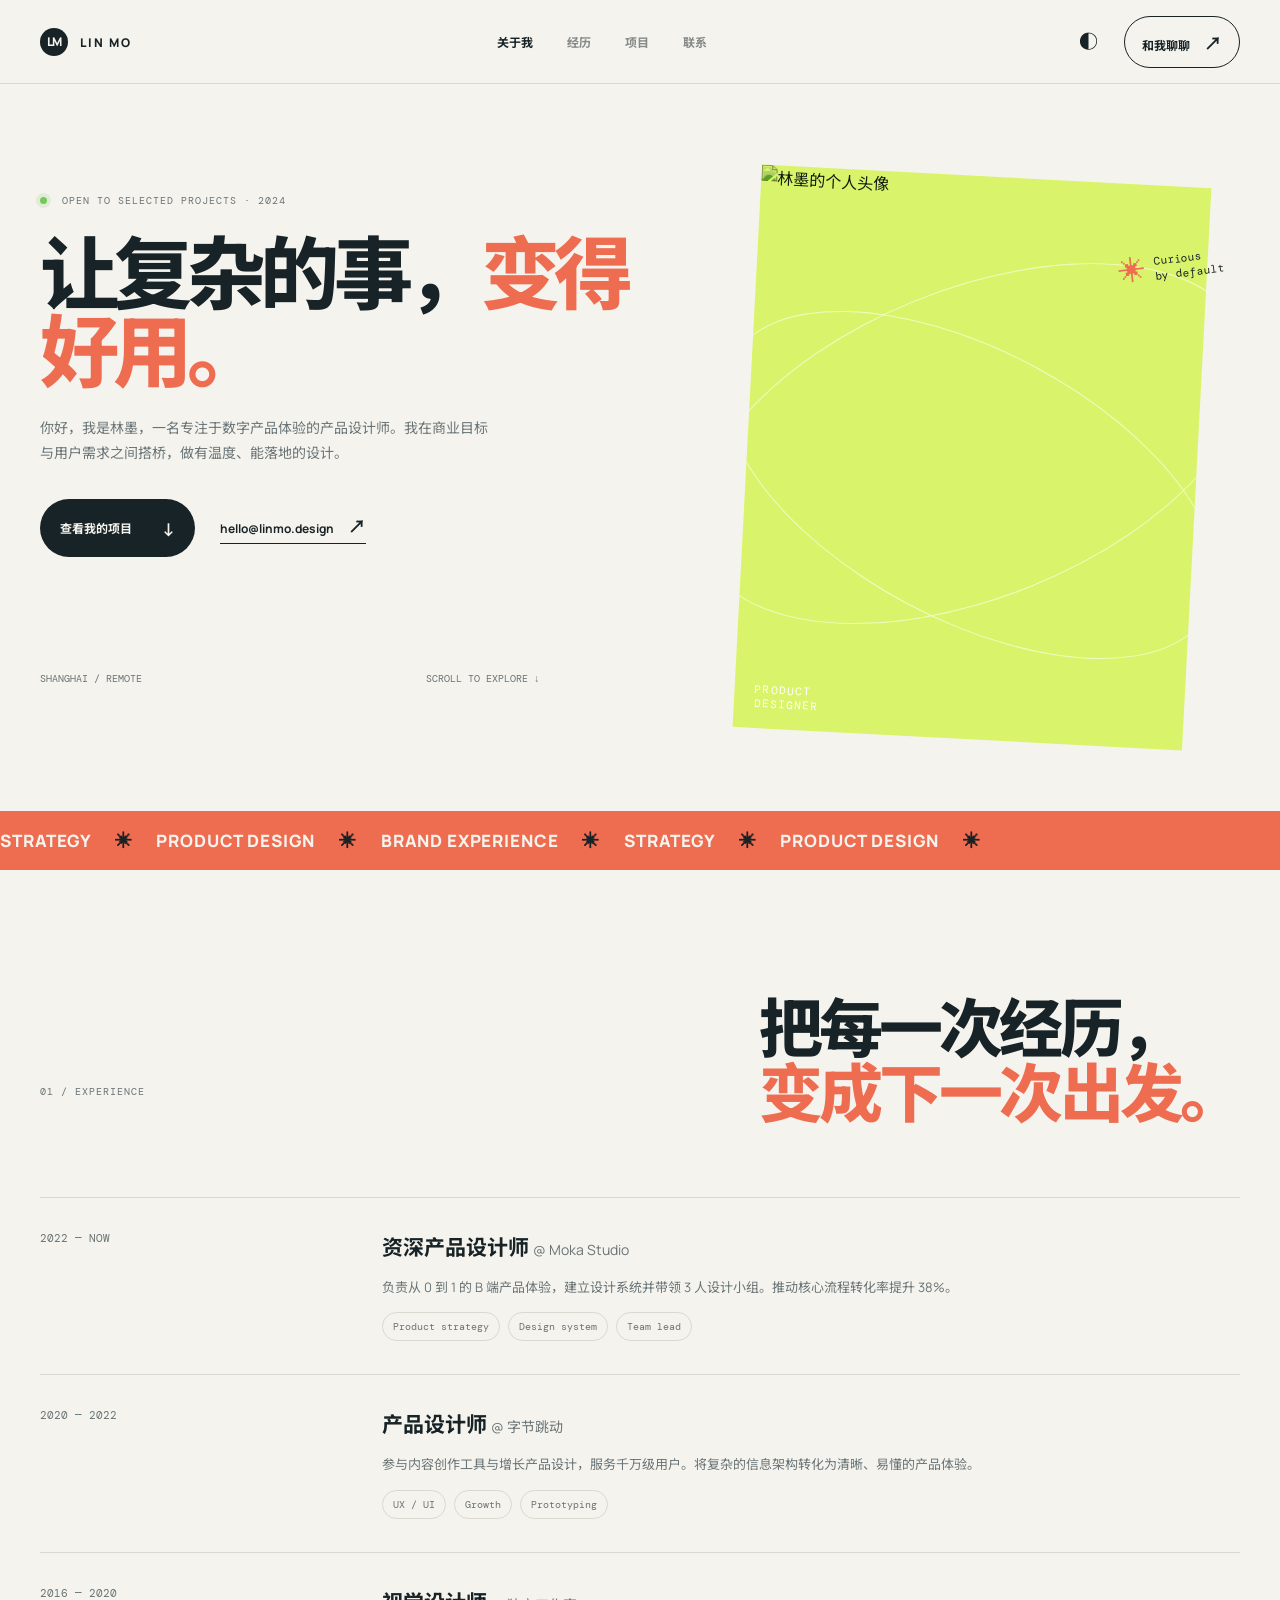
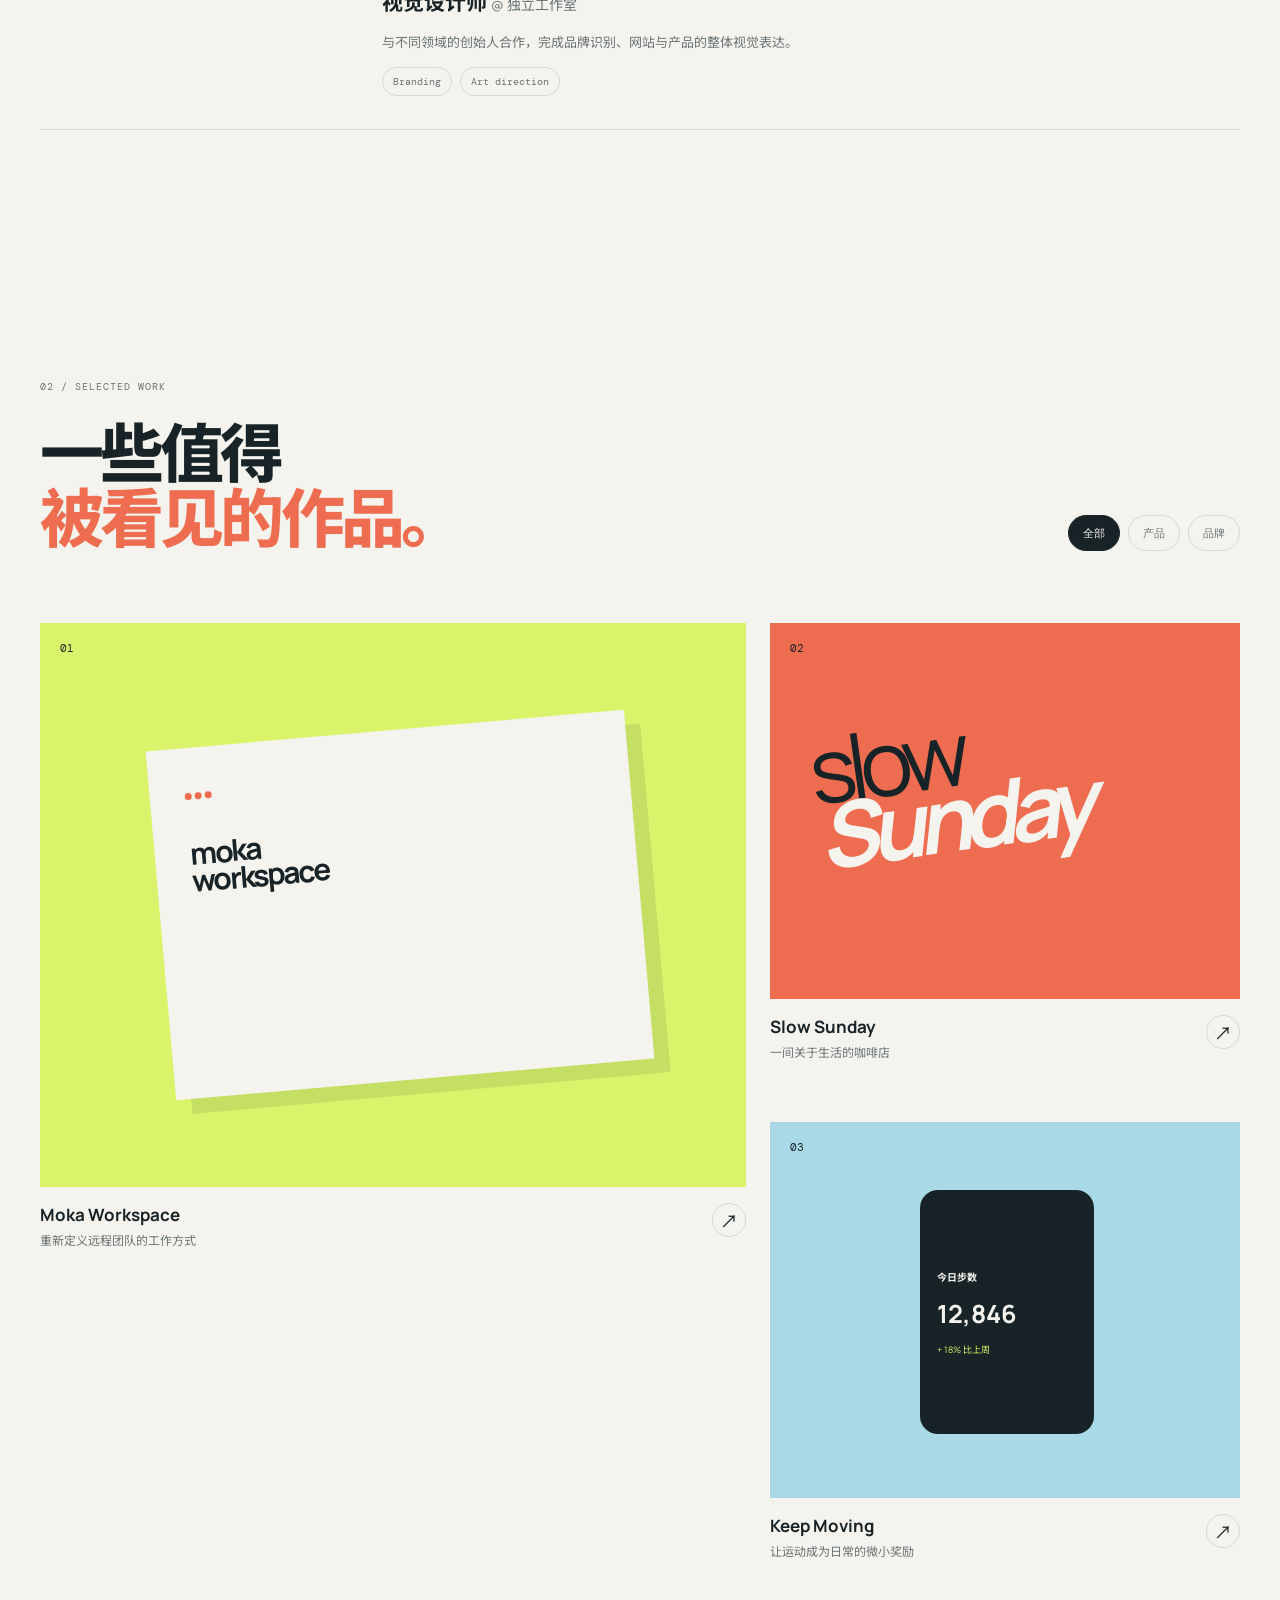
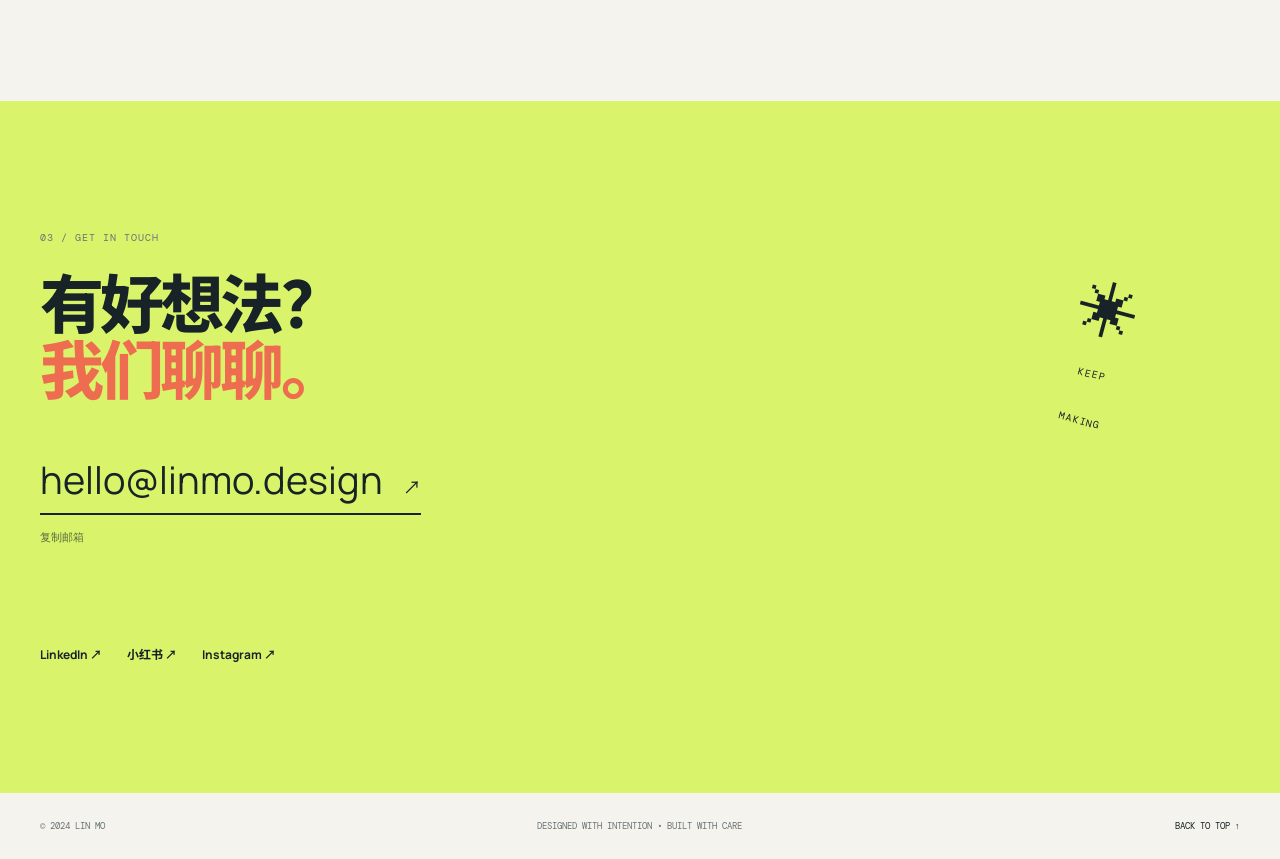
==== index.html @ 86924142 "初始化" ====
<!doctype html>
<html lang="zh-CN">
  <head>
    <meta charset="UTF-8" />
    <meta name="viewport" content="width=device-width, initial-scale=1.0" />
    <meta name="description" content="林墨的个人简历与作品集" />
    <title>林墨 | Product Designer</title>
    <link rel="preconnect" href="https://fonts.googleapis.com" />
    <link rel="preconnect" href="https://fonts.gstatic.com" crossorigin />
    <link href="https://fonts.googleapis.com/css2?family=DM+Mono:wght@400;500&family=Manrope:wght@400;500;600;700;800&family=Noto+Sans+SC:wght@400;500;700;900&display=swap" rel="stylesheet" />
    <link rel="stylesheet" href="styles.css" />
    <script src="script.js" defer></script>
  </head>
  <body>
    <div class="page-shell">
      <header class="site-header">
        <a class="brand" href="#top" aria-label="返回首页"><span>LM</span> LIN MO</a>
        <nav class="main-nav" aria-label="主导航">
          <a class="nav-link is-active" href="#about">关于我</a>
          <a class="nav-link" href="#experience">经历</a>
          <a class="nav-link" href="#projects">项目</a>
          <a class="nav-link" href="#contact">联系</a>
        </nav>
        <div class="header-actions">
          <button class="icon-button theme-toggle" type="button" aria-label="切换主题" title="切换主题">◐</button>
          <a class="header-contact" href="#contact">和我聊聊 <span>↗</span></a>
          <button class="menu-toggle" type="button" aria-label="打开菜单" aria-expanded="false">☰</button>
        </div>
      </header>

      <main id="top">
        <section class="hero section-grid" id="about">
          <div class="hero-copy reveal">
            <p class="eyebrow"><span class="status-dot"></span> OPEN TO SELECTED PROJECTS · 2024</p>
            <h1>让复杂的事，<em>变得好用。</em></h1>
            <p class="hero-intro">你好，我是林墨，一名专注于数字产品体验的产品设计师。我在商业目标与用户需求之间搭桥，做有温度、能落地的设计。</p>
            <div class="hero-actions">
              <a class="button button-dark" href="#projects">查看我的项目 <span>↓</span></a>
              <a class="text-link" href="mailto:hello@linmo.design">hello@linmo.design <span>↗</span></a>
            </div>
            <div class="hero-meta"><span>Shanghai / Remote</span><span>Scroll to explore ↓</span></div>
          </div>
          <div class="hero-visual reveal reveal-delay">
            <div class="portrait-frame">
              <img src="https://images.unsplash.com/photo-1535713875002-d1d0cf377fde?auto=format&fit=crop&w=900&q=85" alt="林墨的个人头像" />
              <div class="portrait-caption"><span>PRODUCT</span><span>DESIGNER</span></div>
              <div class="orbit orbit-one"></div><div class="orbit orbit-two"></div>
            </div>
            <div class="floating-note"><span class="note-mark">✳</span><span>Curious<br />by default</span></div>
          </div>
        </section>

        <section class="marquee-band" aria-label="专业方向"><div class="marquee-track">STRATEGY <span>✳</span> PRODUCT DESIGN <span>✳</span> BRAND EXPERIENCE <span>✳</span> STRATEGY <span>✳</span> PRODUCT DESIGN <span>✳</span></div></section>

        <section class="content-section experience-section" id="experience">
          <div class="section-heading reveal"><p class="eyebrow">01 / EXPERIENCE</p><h2>把每一次经历，<br /><em>变成下一次出发。</em></h2></div>
          <div class="timeline">
            <article class="timeline-item reveal"><div class="timeline-year">2022 — NOW</div><div><h3>资深产品设计师 <span>@ Moka Studio</span></h3><p>负责从 0 到 1 的 B 端产品体验，建立设计系统并带领 3 人设计小组。推动核心流程转化率提升 38%。</p><div class="tag-row"><span>Product strategy</span><span>Design system</span><span>Team lead</span></div></div></article>
            <article class="timeline-item reveal"><div class="timeline-year">2020 — 2022</div><div><h3>产品设计师 <span>@ 字节跳动</span></h3><p>参与内容创作工具与增长产品设计，服务千万级用户。将复杂的信息架构转化为清晰、易懂的产品体验。</p><div class="tag-row"><span>UX / UI</span><span>Growth</span><span>Prototyping</span></div></div></article>
            <article class="timeline-item reveal"><div class="timeline-year">2016 — 2020</div><div><h3>视觉设计师 <span>@ 独立工作室</span></h3><p>与不同领域的创始人合作，完成品牌识别、网站与产品的整体视觉表达。</p><div class="tag-row"><span>Branding</span><span>Art direction</span></div></div></article>
          </div>
        </section>

        <section class="content-section projects-section" id="projects">
          <div class="section-heading project-heading reveal"><div><p class="eyebrow">02 / SELECTED WORK</p><h2>一些值得<br /><em>被看见的作品。</em></h2></div><div class="filter-bar" role="group" aria-label="筛选项目"><button class="filter-button is-active" data-filter="all">全部</button><button class="filter-button" data-filter="product">产品</button><button class="filter-button" data-filter="brand">品牌</button></div></div>
          <div class="project-grid">
            <article class="project-card project-large reveal" data-category="product"><div class="project-image image-green"><span>01</span><div class="mock-window"><i></i><i></i><i></i><strong>moka<br />workspace</strong></div></div><div class="project-info"><div><h3>Moka Workspace</h3><p>重新定义远程团队的工作方式</p></div><span class="arrow-button">↗</span></div></article>
            <article class="project-card reveal reveal-delay" data-category="brand"><div class="project-image image-red"><span>02</span><div class="type-poster">slow<br /><b>Sunday</b></div></div><div class="project-info"><div><h3>Slow Sunday</h3><p>一间关于生活的咖啡店</p></div><span class="arrow-button">↗</span></div></article>
            <article class="project-card reveal" data-category="product"><div class="project-image image-blue"><span>03</span><div class="phone-mock"><b>今日步数</b><strong>12,846</strong><small>+ 18% 比上周</small></div></div><div class="project-info"><div><h3>Keep Moving</h3><p>让运动成为日常的微小奖励</p></div><span class="arrow-button">↗</span></div></article>
          </div>
        </section>

        <section class="contact-section" id="contact"><div class="contact-inner reveal"><p class="eyebrow">03 / GET IN TOUCH</p><h2>有好想法？<br /><em>我们聊聊。</em></h2><a class="contact-email" href="mailto:hello@linmo.design">hello@linmo.design <span>↗</span></a><button class="copy-button" type="button" data-copy="hello@linmo.design">复制邮箱</button><div class="social-links"><a href="#contact">LinkedIn ↗</a><a href="#contact">小红书 ↗</a><a href="#contact">Instagram ↗</a></div></div><div class="contact-stamp">✳<br /><small>KEEP<br />MAKING</small></div></section>
      </main>
      <footer class="site-footer"><span>© 2024 LIN MO</span><span>DESIGNED WITH INTENTION <b>·</b> BUILT WITH CARE</span><a href="#top">BACK TO TOP ↑</a></footer>
    </div>
    <div class="toast" role="status" aria-live="polite">邮箱已复制</div>
  </body>
</html>
---- styles.css ----
:root{--ink:#172326;--paper:#f5f3ed;--muted:#697477;--line:#d8d9d1;--lime:#d9f46b;--red:#ee6c50;--blue:#a9d8e7;--white:#fff;--ease:cubic-bezier(.22,1,.36,1)}*{box-sizing:border-box}html{scroll-behavior:smooth}body{margin:0;background:var(--paper);color:var(--ink);font-family:Manrope,'Noto Sans SC',sans-serif}body.dark{--paper:#172326;--ink:#f5f3ed;--muted:#b0b9b8;--line:#435154}.page-shell{overflow:hidden}.site-header{height:84px;display:flex;align-items:center;justify-content:space-between;max-width:1280px;margin:auto;padding:0 40px;border-bottom:1px solid var(--line)}.brand{color:var(--ink);text-decoration:none;font-size:12px;font-weight:800;letter-spacing:.16em}.brand span{display:inline-grid;place-items:center;width:28px;height:28px;margin-right:8px;background:var(--ink);color:var(--paper);border-radius:50%;letter-spacing:-.1em}.main-nav{display:flex;gap:34px}.nav-link,.header-contact,.text-link,.social-links a,.site-footer a{color:var(--ink);text-decoration:none;font-size:12px;font-weight:700}.nav-link{opacity:.5;transition:opacity .2s}.nav-link:hover,.nav-link.is-active{opacity:1}.header-actions{display:flex;align-items:center;gap:20px}.icon-button,.menu-toggle{border:0;background:transparent;color:var(--ink);font-size:19px;cursor:pointer}.header-contact{padding:12px 17px;border:1px solid var(--ink);border-radius:999px}.header-contact span,.text-link span,.contact-email span{font-size:18px;margin-left:12px}.menu-toggle{display:none}.section-grid{display:grid;grid-template-columns:1.05fr .95fr;max-width:1280px;margin:auto;min-height:690px;padding:92px 40px 72px;gap:70px}.hero-copy{padding-top:18px}.eyebrow{font-family:'DM Mono',monospace;font-size:10px;letter-spacing:.1em;color:var(--muted);margin:0 0 27px}.status-dot{display:inline-block;width:7px;height:7px;background:#75c95c;border-radius:50%;margin-right:8px;box-shadow:0 0 0 4px rgba(117,201,92,.16)}h1,h2,h3,p{margin-top:0}h1{max-width:600px;margin-bottom:25px;font-size:clamp(52px,6.2vw,92px);line-height:.98;letter-spacing:-.07em;font-weight:800}h1 em,h2 em{font-style:normal;color:var(--red)}.hero-intro{max-width:460px;color:var(--muted);line-height:1.8;font-size:14px}.hero-actions{display:flex;align-items:center;gap:25px;margin-top:34px}.button{display:inline-flex;align-items:center;gap:30px;text-decoration:none;font-weight:700;font-size:12px;border-radius:100px;padding:17px 20px;transition:transform .25s var(--ease)}.button:hover{transform:translateY(-3px)}.button-dark{background:var(--ink);color:var(--paper)}.button-dark span{font-size:18px}.text-link{border-bottom:1px solid var(--ink);padding-bottom:5px}.hero-meta{display:flex;justify-content:space-between;max-width:500px;margin-top:115px;color:var(--muted);font:10px 'DM Mono',monospace;text-transform:uppercase}.hero-visual{position:relative;display:flex;align-items:center;justify-content:center}.portrait-frame{position:relative;width:min(100%,450px);aspect-ratio:4/5;background:var(--lime);overflow:hidden;transform:rotate(3deg)}.portrait-frame img{width:100%;height:100%;object-fit:cover;mix-blend-mode:multiply;filter:saturate(.75) contrast(1.05)}.portrait-caption{position:absolute;left:20px;bottom:18px;color:var(--white);font:11px 'DM Mono',monospace;letter-spacing:.1em;display:flex;flex-direction:column}.floating-note{position:absolute;right:3%;top:13%;display:flex;align-items:center;gap:9px;font:11px 'DM Mono',monospace;line-height:1.3;transform:rotate(-7deg)}.note-mark{font-size:27px;color:var(--red)}.orbit{position:absolute;border:1px solid rgba(255,255,255,.6);border-radius:50%;width:130%;height:55%;left:-15%;top:20%;transform:rotate(-25deg)}.orbit-two{width:120%;height:48%;top:31%;left:-10%;transform:rotate(25deg)}.marquee-band{background:var(--red);overflow:hidden;padding:18px 0;color:var(--paper);font-size:17px;font-weight:800;letter-spacing:.05em;white-space:nowrap}.marquee-track{animation:marquee 20s linear infinite;display:inline-block}.marquee-track span{color:var(--ink);margin:0 20px}@keyframes marquee{to{transform:translateX(-50%)}}.content-section{max-width:1280px;margin:auto;padding:125px 40px}.section-heading{display:flex;justify-content:space-between;align-items:end;margin-bottom:72px}.section-heading h2,.contact-section h2{font-size:clamp(38px,5vw,68px);line-height:1.02;letter-spacing:-.06em;margin:0;font-weight:800}.timeline{border-top:1px solid var(--line)}.timeline-item{display:grid;grid-template-columns:26% 1fr;gap:30px;padding:33px 0;border-bottom:1px solid var(--line)}.timeline-year{font:11px 'DM Mono',monospace;color:var(--muted)}.timeline-item h3{font-size:21px;margin-bottom:15px}.timeline-item h3 span{font-weight:400;color:var(--muted);font-size:14px}.timeline-item p{max-width:650px;color:var(--muted);font-size:13px;line-height:1.8}.tag-row{display:flex;gap:8px;flex-wrap:wrap}.tag-row span{border:1px solid var(--line);padding:7px 10px;border-radius:99px;font:10px 'DM Mono',monospace;color:var(--muted)}.project-heading{align-items:end}.filter-bar{display:flex;gap:8px}.filter-button{background:none;border:1px solid var(--line);padding:9px 14px;border-radius:99px;color:var(--muted);cursor:pointer;font:11px Manrope}.filter-button.is-active,.filter-button:hover{background:var(--ink);color:var(--paper);border-color:var(--ink)}.project-grid{display:grid;grid-template-columns:1.2fr .8fr;gap:45px 24px}.project-card{transition:opacity .3s,transform .3s}.project-card.is-hidden{display:none}.project-large{grid-row:span 2}.project-image{position:relative;aspect-ratio:1.25;overflow:hidden}.project-image>span{position:absolute;top:18px;left:20px;font:11px 'DM Mono',monospace;z-index:2}.image-green{background:var(--lime)}.image-red{background:var(--red)}.image-blue{background:var(--blue)}.mock-window{position:absolute;top:19%;left:17%;width:68%;height:62%;background:var(--paper);padding:35px;box-shadow:15px 15px 0 rgba(23,35,38,.1);transform:rotate(-5deg)}.mock-window i{display:inline-block;width:7px;height:7px;background:var(--red);border-radius:50%;margin-right:3px}.mock-window strong{display:block;margin-top:35px;font-size:30px;line-height:.9;letter-spacing:-.07em}.type-poster{font-size:clamp(45px,7vw,90px);line-height:.72;letter-spacing:-.1em;position:absolute;inset:24% 10%;transform:rotate(-8deg)}.type-poster b{font-style:italic;color:var(--paper)}.phone-mock{position:absolute;background:var(--ink);color:var(--paper);width:37%;height:65%;left:32%;top:18%;border-radius:18px;padding:29px 17px;display:flex;flex-direction:column;justify-content:center}.phone-mock b{font-size:10px}.phone-mock strong{font-size:25px;margin:12px 0}.phone-mock small{color:var(--lime);font-size:9px}.project-info{display:flex;justify-content:space-between;padding:16px 0}.project-info h3{font-size:17px;margin-bottom:5px}.project-info p{font-size:12px;color:var(--muted);margin:0}.arrow-button{display:grid;place-items:center;width:34px;height:34px;border:1px solid var(--line);border-radius:50%;font-size:18px;transition:background .2s}.project-card:hover .arrow-button{background:var(--lime);border-color:var(--lime)}.contact-section{position:relative;background:var(--lime);padding:130px max(40px,calc((100vw - 1200px)/2));min-height:550px}.contact-inner{max-width:850px}.contact-email{display:inline-block;color:var(--ink);font-size:clamp(20px,3vw,38px);text-decoration:none;border-bottom:2px solid var(--ink);padding:8px 0;margin-top:43px}.copy-button{display:block;margin-top:15px;border:0;background:none;padding:0;font:11px 'DM Mono',monospace;color:var(--ink);cursor:pointer;opacity:.65}.social-links{display:flex;gap:25px;margin-top:100px}.contact-stamp{position:absolute;right:12%;top:27%;font-size:60px;line-height:.75;transform:rotate(15deg);text-align:center}.contact-stamp small{font:10px 'DM Mono',monospace;letter-spacing:.1em}.site-footer{max-width:1280px;margin:auto;padding:27px 40px;display:flex;justify-content:space-between;color:var(--muted);font:9px 'DM Mono',monospace}.site-footer a{font:9px 'DM Mono',monospace}.toast{position:fixed;bottom:25px;left:50%;transform:translate(-50%,20px);background:var(--ink);color:var(--paper);padding:12px 16px;border-radius:4px;font-size:12px;opacity:0;pointer-events:none;transition:.3s}.toast.show{opacity:1;transform:translate(-50%,0)}.reveal{opacity:0;transform:translateY(25px);transition:opacity .8s var(--ease),transform .8s var(--ease)}.reveal.is-visible{opacity:1;transform:none}.reveal-delay{transition-delay:.15s}@media(max-width:760px){.site-header{height:72px;padding:0 20px}.main-nav{position:absolute;top:72px;left:20px;right:20px;padding:20px;background:var(--paper);border:1px solid var(--line);display:none;flex-direction:column;gap:18px;z-index:10}.main-nav.is-open{display:flex}.header-contact,.theme-toggle{display:none}.menu-toggle{display:block}.section-grid{display:block;padding:60px 20px 40px;min-height:auto}.hero-copy{padding:0}.hero-intro{font-size:13px}.hero-meta{margin-top:65px}.hero-visual{margin:60px auto 35px;max-width:410px}.content-section{padding:80px 20px}.section-heading{display:block;margin-bottom:45px}.section-heading h2{font-size:43px}.filter-bar{margin-top:28px}.timeline-item{display:block;padding:25px 0}.timeline-year{margin-bottom:15px}.timeline-item h3{font-size:18px}.project-grid{display:block}.project-card{margin-bottom:40px}.contact-section{padding:90px 20px;min-height:500px}.contact-section h2{font-size:48px}.contact-stamp{right:13%;top:57%;font-size:40px}.social-links{margin-top:90px;gap:16px}.site-footer{padding:22px 20px;display:grid;gap:10px}.site-footer span:nth-child(2){display:none}}
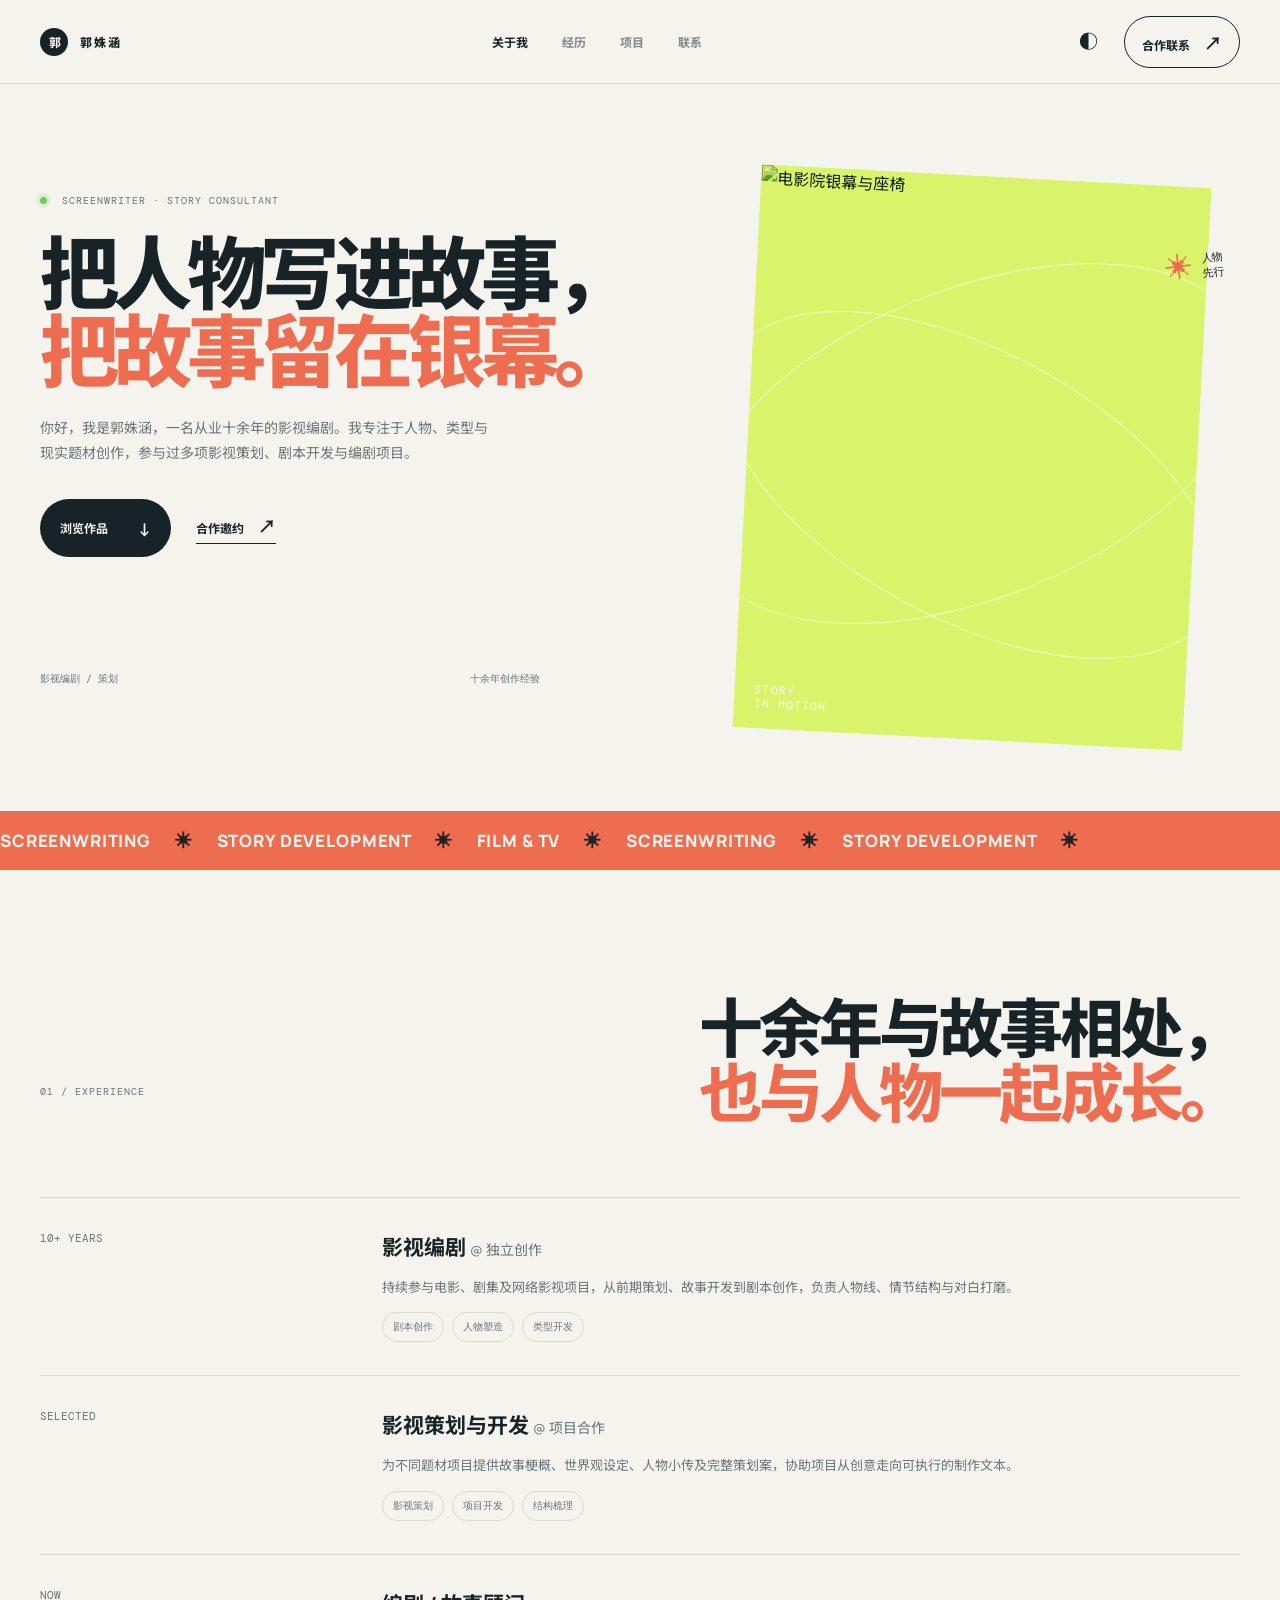
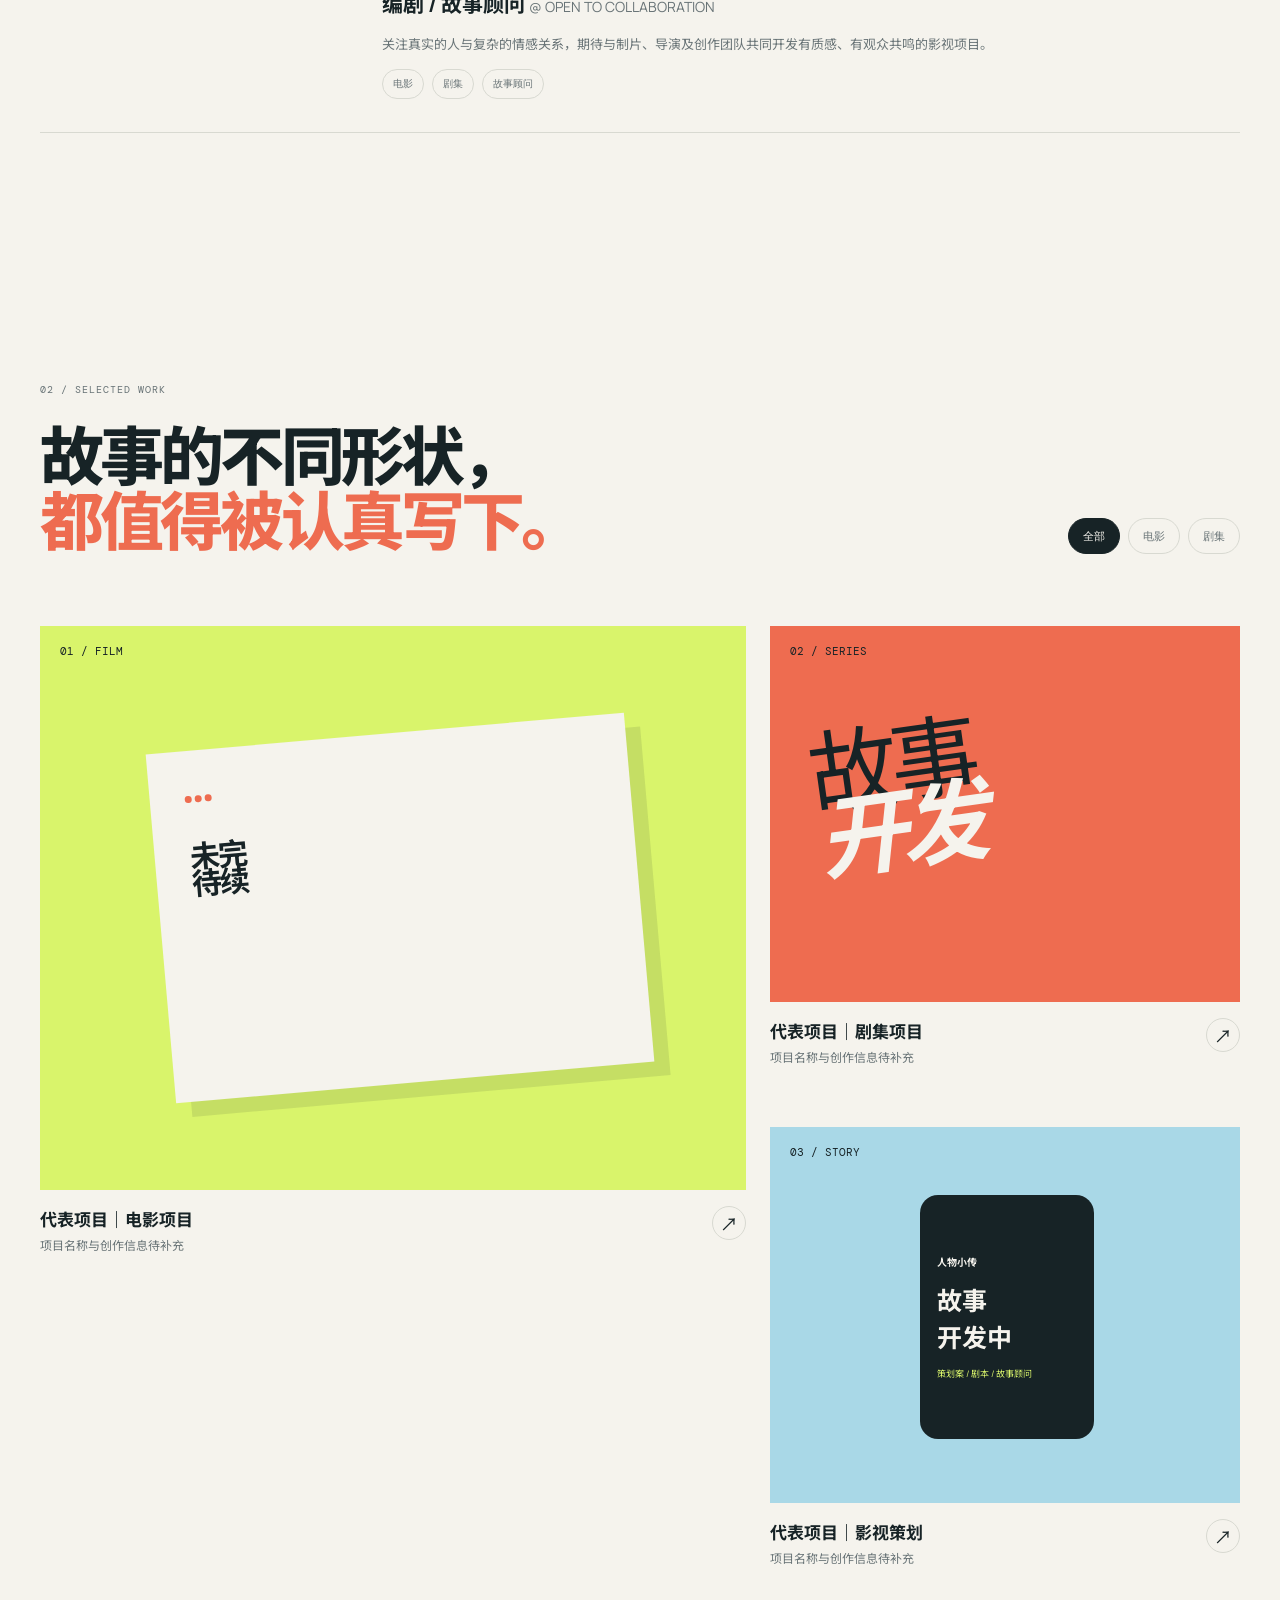
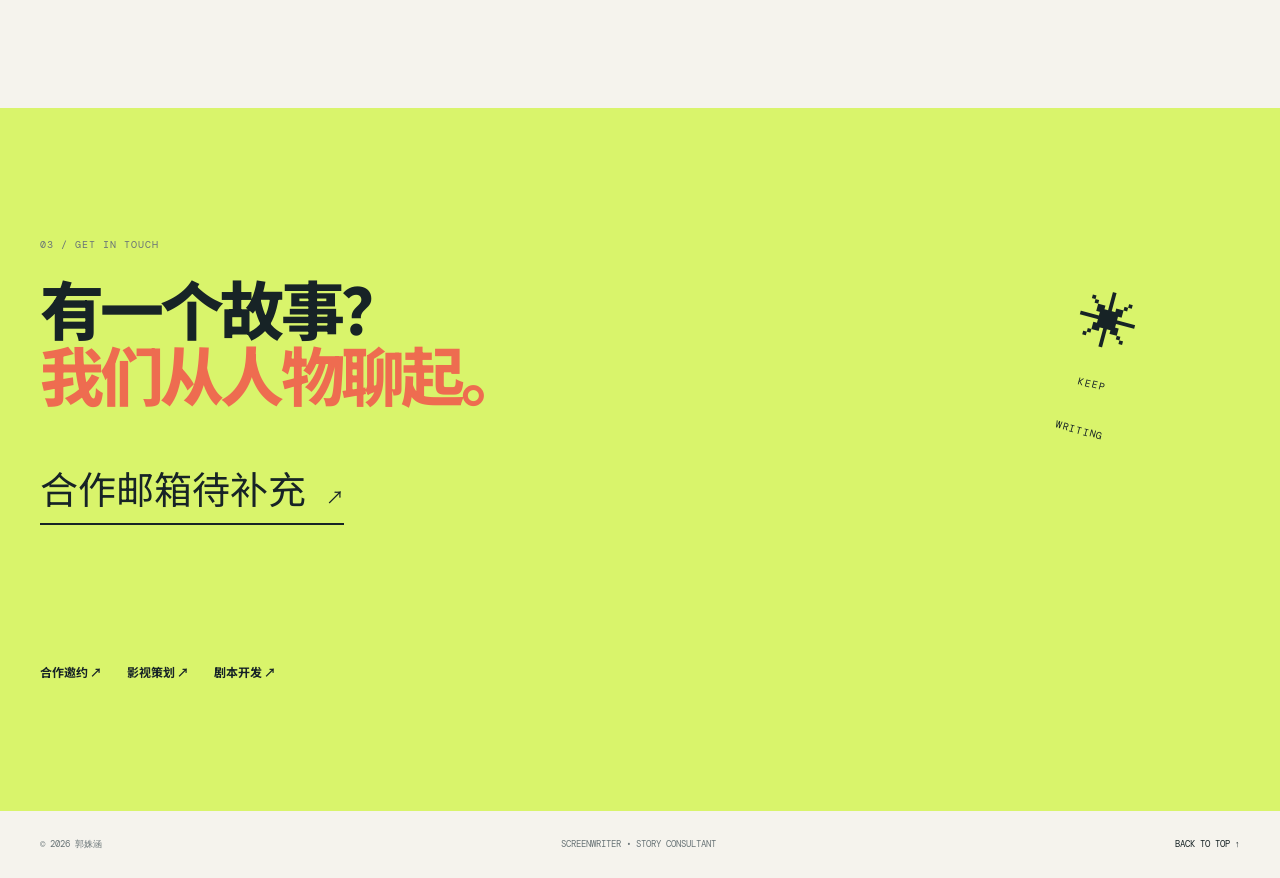
==== commit ba515aff: "Update resume site for screenwriter portfolio" ====
--- a/index.html
+++ b/index.html
@@ -3,8 +3,8 @@
   <head>
     <meta charset="UTF-8" />
     <meta name="viewport" content="width=device-width, initial-scale=1.0" />
-    <meta name="description" content="林墨的个人简历与作品集" />
-    <title>林墨 | Product Designer</title>
+    <meta name="description" content="郭姝涵的影视编剧与策划作品简历" />
+    <title>郭姝涵 | 影视编剧</title>
     <link rel="preconnect" href="https://fonts.googleapis.com" />
     <link rel="preconnect" href="https://fonts.gstatic.com" crossorigin />
     <link href="https://fonts.googleapis.com/css2?family=DM+Mono:wght@400;500&family=Manrope:wght@400;500;600;700;800&family=Noto+Sans+SC:wght@400;500;700;900&display=swap" rel="stylesheet" />
@@ -14,7 +14,7 @@
   <body>
     <div class="page-shell">
       <header class="site-header">
-        <a class="brand" href="#top" aria-label="返回首页"><span>LM</span> LIN MO</a>
+        <a class="brand" href="#top" aria-label="返回首页"><span>郭</span> 郭姝涵</a>
         <nav class="main-nav" aria-label="主导航">
           <a class="nav-link is-active" href="#about">关于我</a>
           <a class="nav-link" href="#experience">经历</a>
@@ -23,7 +23,7 @@
         </nav>
         <div class="header-actions">
           <button class="icon-button theme-toggle" type="button" aria-label="切换主题" title="切换主题">◐</button>
-          <a class="header-contact" href="#contact">和我聊聊 <span>↗</span></a>
+          <a class="header-contact" href="#contact">合作联系 <span>↗</span></a>
           <button class="menu-toggle" type="button" aria-label="打开菜单" aria-expanded="false">☰</button>
         </div>
       </header>
@@ -31,48 +31,48 @@
       <main id="top">
         <section class="hero section-grid" id="about">
           <div class="hero-copy reveal">
-            <p class="eyebrow"><span class="status-dot"></span> OPEN TO SELECTED PROJECTS · 2024</p>
-            <h1>让复杂的事，<em>变得好用。</em></h1>
-            <p class="hero-intro">你好，我是林墨，一名专注于数字产品体验的产品设计师。我在商业目标与用户需求之间搭桥，做有温度、能落地的设计。</p>
+            <p class="eyebrow"><span class="status-dot"></span> SCREENWRITER · STORY CONSULTANT</p>
+            <h1>把人物写进故事，<em>把故事留在银幕。</em></h1>
+            <p class="hero-intro">你好，我是郭姝涵，一名从业十余年的影视编剧。我专注于人物、类型与现实题材创作，参与过多项影视策划、剧本开发与编剧项目。</p>
             <div class="hero-actions">
-              <a class="button button-dark" href="#projects">查看我的项目 <span>↓</span></a>
-              <a class="text-link" href="mailto:hello@linmo.design">hello@linmo.design <span>↗</span></a>
+              <a class="button button-dark" href="#projects">浏览作品 <span>↓</span></a>
+              <a class="text-link" href="#contact">合作邀约 <span>↗</span></a>
             </div>
-            <div class="hero-meta"><span>Shanghai / Remote</span><span>Scroll to explore ↓</span></div>
+            <div class="hero-meta"><span>影视编剧 / 策划</span><span>十余年创作经验</span></div>
           </div>
           <div class="hero-visual reveal reveal-delay">
             <div class="portrait-frame">
-              <img src="https://images.unsplash.com/photo-1535713875002-d1d0cf377fde?auto=format&fit=crop&w=900&q=85" alt="林墨的个人头像" />
-              <div class="portrait-caption"><span>PRODUCT</span><span>DESIGNER</span></div>
+              <img src="https://images.unsplash.com/photo-1485846234645-a62644f84728?auto=format&fit=crop&w=900&q=85" alt="电影院银幕与座椅" />
+              <div class="portrait-caption"><span>STORY</span><span>IN MOTION</span></div>
               <div class="orbit orbit-one"></div><div class="orbit orbit-two"></div>
             </div>
-            <div class="floating-note"><span class="note-mark">✳</span><span>Curious<br />by default</span></div>
+            <div class="floating-note"><span class="note-mark">✳</span><span>人物<br />先行</span></div>
           </div>
         </section>
 
-        <section class="marquee-band" aria-label="专业方向"><div class="marquee-track">STRATEGY <span>✳</span> PRODUCT DESIGN <span>✳</span> BRAND EXPERIENCE <span>✳</span> STRATEGY <span>✳</span> PRODUCT DESIGN <span>✳</span></div></section>
+        <section class="marquee-band" aria-label="专业方向"><div class="marquee-track">SCREENWRITING <span>✳</span> STORY DEVELOPMENT <span>✳</span> FILM & TV <span>✳</span> SCREENWRITING <span>✳</span> STORY DEVELOPMENT <span>✳</span></div></section>
 
         <section class="content-section experience-section" id="experience">
-          <div class="section-heading reveal"><p class="eyebrow">01 / EXPERIENCE</p><h2>把每一次经历，<br /><em>变成下一次出发。</em></h2></div>
+          <div class="section-heading reveal"><p class="eyebrow">01 / EXPERIENCE</p><h2>十余年与故事相处，<br /><em>也与人物一起成长。</em></h2></div>
           <div class="timeline">
-            <article class="timeline-item reveal"><div class="timeline-year">2022 — NOW</div><div><h3>资深产品设计师 <span>@ Moka Studio</span></h3><p>负责从 0 到 1 的 B 端产品体验，建立设计系统并带领 3 人设计小组。推动核心流程转化率提升 38%。</p><div class="tag-row"><span>Product strategy</span><span>Design system</span><span>Team lead</span></div></div></article>
-            <article class="timeline-item reveal"><div class="timeline-year">2020 — 2022</div><div><h3>产品设计师 <span>@ 字节跳动</span></h3><p>参与内容创作工具与增长产品设计，服务千万级用户。将复杂的信息架构转化为清晰、易懂的产品体验。</p><div class="tag-row"><span>UX / UI</span><span>Growth</span><span>Prototyping</span></div></div></article>
-            <article class="timeline-item reveal"><div class="timeline-year">2016 — 2020</div><div><h3>视觉设计师 <span>@ 独立工作室</span></h3><p>与不同领域的创始人合作，完成品牌识别、网站与产品的整体视觉表达。</p><div class="tag-row"><span>Branding</span><span>Art direction</span></div></div></article>
+            <article class="timeline-item reveal"><div class="timeline-year">10+ YEARS</div><div><h3>影视编剧 <span>@ 独立创作</span></h3><p>持续参与电影、剧集及网络影视项目，从前期策划、故事开发到剧本创作，负责人物线、情节结构与对白打磨。</p><div class="tag-row"><span>剧本创作</span><span>人物塑造</span><span>类型开发</span></div></div></article>
+            <article class="timeline-item reveal"><div class="timeline-year">SELECTED</div><div><h3>影视策划与开发 <span>@ 项目合作</span></h3><p>为不同题材项目提供故事梗概、世界观设定、人物小传及完整策划案，协助项目从创意走向可执行的制作文本。</p><div class="tag-row"><span>影视策划</span><span>项目开发</span><span>结构梳理</span></div></div></article>
+            <article class="timeline-item reveal"><div class="timeline-year">NOW</div><div><h3>编剧 / 故事顾问 <span>@ OPEN TO COLLABORATION</span></h3><p>关注真实的人与复杂的情感关系，期待与制片、导演及创作团队共同开发有质感、有观众共鸣的影视项目。</p><div class="tag-row"><span>电影</span><span>剧集</span><span>故事顾问</span></div></div></article>
           </div>
         </section>
 
         <section class="content-section projects-section" id="projects">
-          <div class="section-heading project-heading reveal"><div><p class="eyebrow">02 / SELECTED WORK</p><h2>一些值得<br /><em>被看见的作品。</em></h2></div><div class="filter-bar" role="group" aria-label="筛选项目"><button class="filter-button is-active" data-filter="all">全部</button><button class="filter-button" data-filter="product">产品</button><button class="filter-button" data-filter="brand">品牌</button></div></div>
+          <div class="section-heading project-heading reveal"><div><p class="eyebrow">02 / SELECTED WORK</p><h2>故事的不同形状，<br /><em>都值得被认真写下。</em></h2></div><div class="filter-bar" role="group" aria-label="筛选项目"><button class="filter-button is-active" data-filter="all">全部</button><button class="filter-button" data-filter="film">电影</button><button class="filter-button" data-filter="series">剧集</button></div></div>
           <div class="project-grid">
-            <article class="project-card project-large reveal" data-category="product"><div class="project-image image-green"><span>01</span><div class="mock-window"><i></i><i></i><i></i><strong>moka<br />workspace</strong></div></div><div class="project-info"><div><h3>Moka Workspace</h3><p>重新定义远程团队的工作方式</p></div><span class="arrow-button">↗</span></div></article>
-            <article class="project-card reveal reveal-delay" data-category="brand"><div class="project-image image-red"><span>02</span><div class="type-poster">slow<br /><b>Sunday</b></div></div><div class="project-info"><div><h3>Slow Sunday</h3><p>一间关于生活的咖啡店</p></div><span class="arrow-button">↗</span></div></article>
-            <article class="project-card reveal" data-category="product"><div class="project-image image-blue"><span>03</span><div class="phone-mock"><b>今日步数</b><strong>12,846</strong><small>+ 18% 比上周</small></div></div><div class="project-info"><div><h3>Keep Moving</h3><p>让运动成为日常的微小奖励</p></div><span class="arrow-button">↗</span></div></article>
+            <article class="project-card project-large reveal" data-category="film"><div class="project-image image-green"><span>01 / FILM</span><div class="mock-window"><i></i><i></i><i></i><strong>未完<br />待续</strong></div></div><div class="project-info"><div><h3>代表项目｜电影项目</h3><p>项目名称与创作信息待补充</p></div><span class="arrow-button">↗</span></div></article>
+            <article class="project-card reveal reveal-delay" data-category="series"><div class="project-image image-red"><span>02 / SERIES</span><div class="type-poster">故事<br /><b>开发</b></div></div><div class="project-info"><div><h3>代表项目｜剧集项目</h3><p>项目名称与创作信息待补充</p></div><span class="arrow-button">↗</span></div></article>
+            <article class="project-card reveal" data-category="film"><div class="project-image image-blue"><span>03 / STORY</span><div class="phone-mock"><b>人物小传</b><strong>故事<br />开发中</strong><small>策划案 / 剧本 / 故事顾问</small></div></div><div class="project-info"><div><h3>代表项目｜影视策划</h3><p>项目名称与创作信息待补充</p></div><span class="arrow-button">↗</span></div></article>
           </div>
         </section>
 
-        <section class="contact-section" id="contact"><div class="contact-inner reveal"><p class="eyebrow">03 / GET IN TOUCH</p><h2>有好想法？<br /><em>我们聊聊。</em></h2><a class="contact-email" href="mailto:hello@linmo.design">hello@linmo.design <span>↗</span></a><button class="copy-button" type="button" data-copy="hello@linmo.design">复制邮箱</button><div class="social-links"><a href="#contact">LinkedIn ↗</a><a href="#contact">小红书 ↗</a><a href="#contact">Instagram ↗</a></div></div><div class="contact-stamp">✳<br /><small>KEEP<br />MAKING</small></div></section>
+        <section class="contact-section" id="contact"><div class="contact-inner reveal"><p class="eyebrow">03 / GET IN TOUCH</p><h2>有一个故事？<br /><em>我们从人物聊起。</em></h2><p class="contact-email">合作邮箱待补充 <span>↗</span></p><div class="social-links"><a href="#contact">合作邀约 ↗</a><a href="#contact">影视策划 ↗</a><a href="#contact">剧本开发 ↗</a></div></div><div class="contact-stamp">✳<br /><small>KEEP<br />WRITING</small></div></section>
       </main>
-      <footer class="site-footer"><span>© 2024 LIN MO</span><span>DESIGNED WITH INTENTION <b>·</b> BUILT WITH CARE</span><a href="#top">BACK TO TOP ↑</a></footer>
+      <footer class="site-footer"><span>© 2026 郭姝涵</span><span>SCREENWRITER <b>·</b> STORY CONSULTANT</span><a href="#top">BACK TO TOP ↑</a></footer>
     </div>
     <div class="toast" role="status" aria-live="polite">邮箱已复制</div>
   </body>
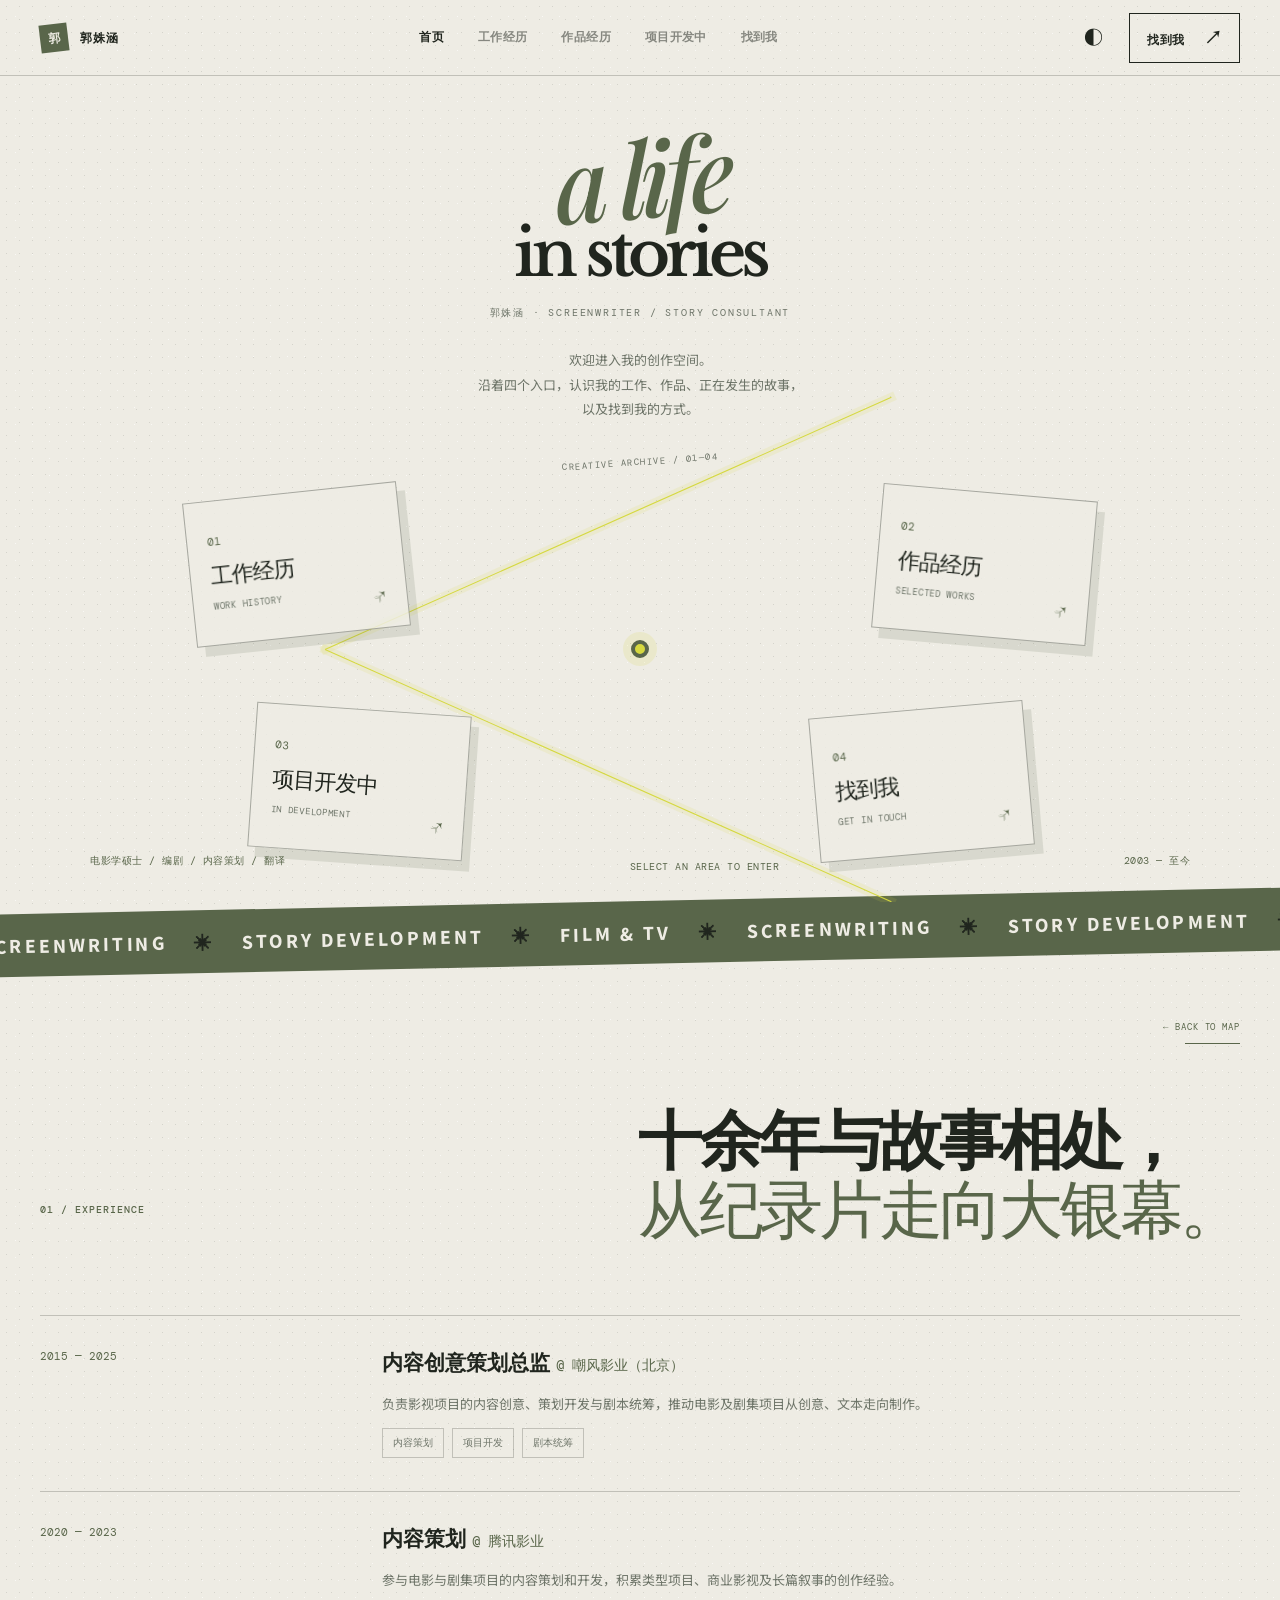
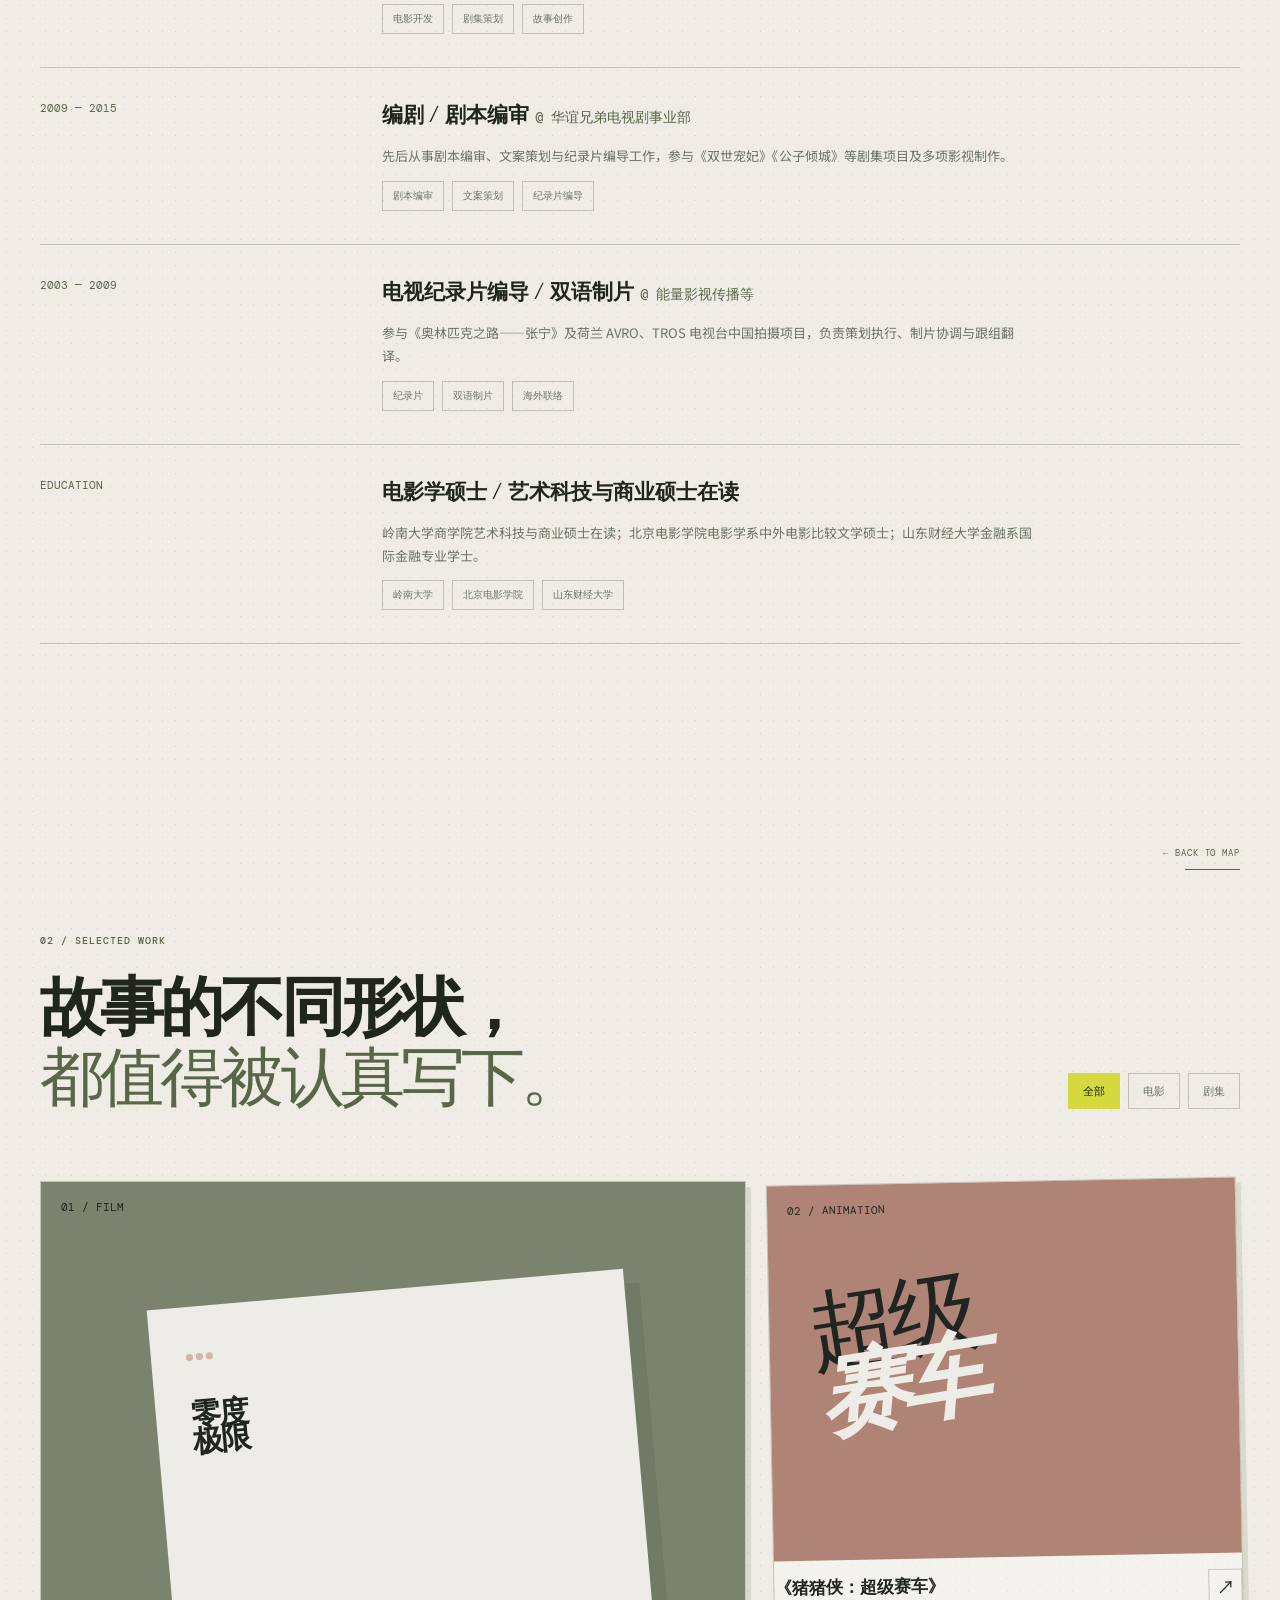
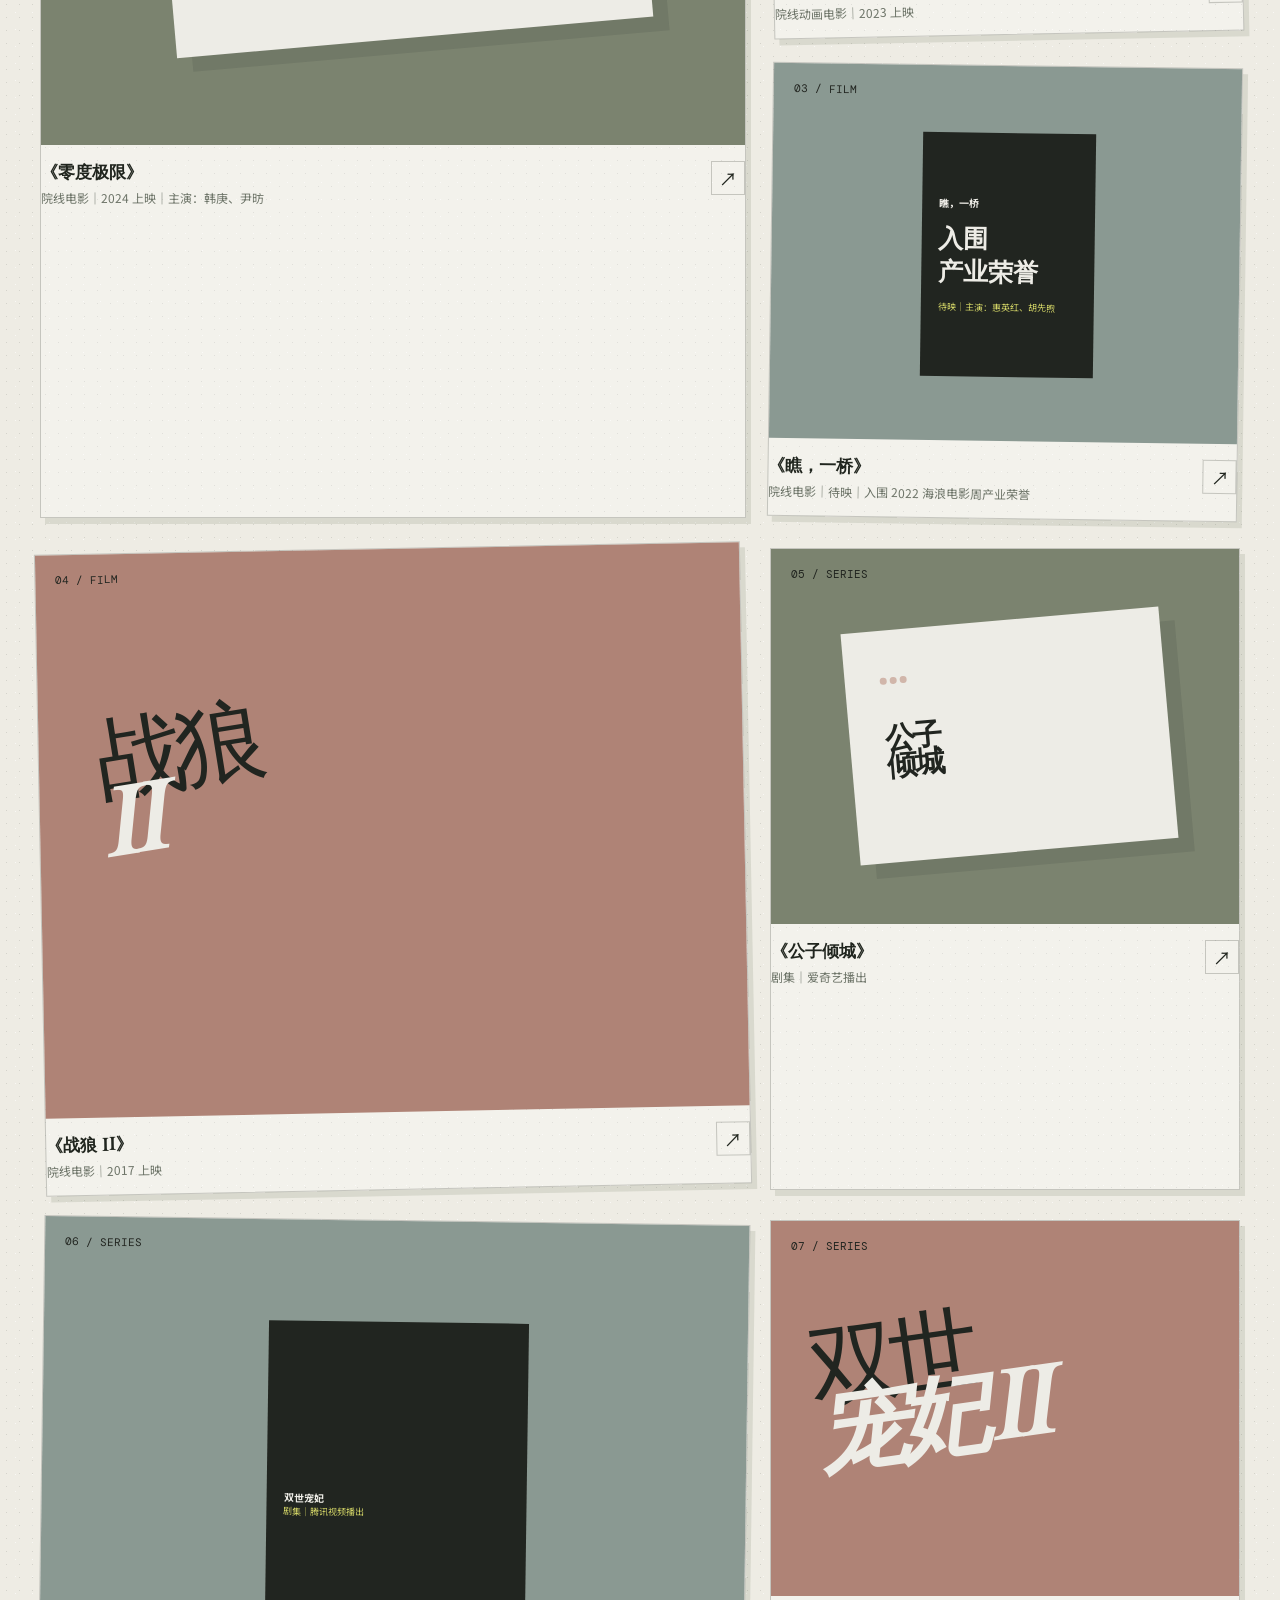
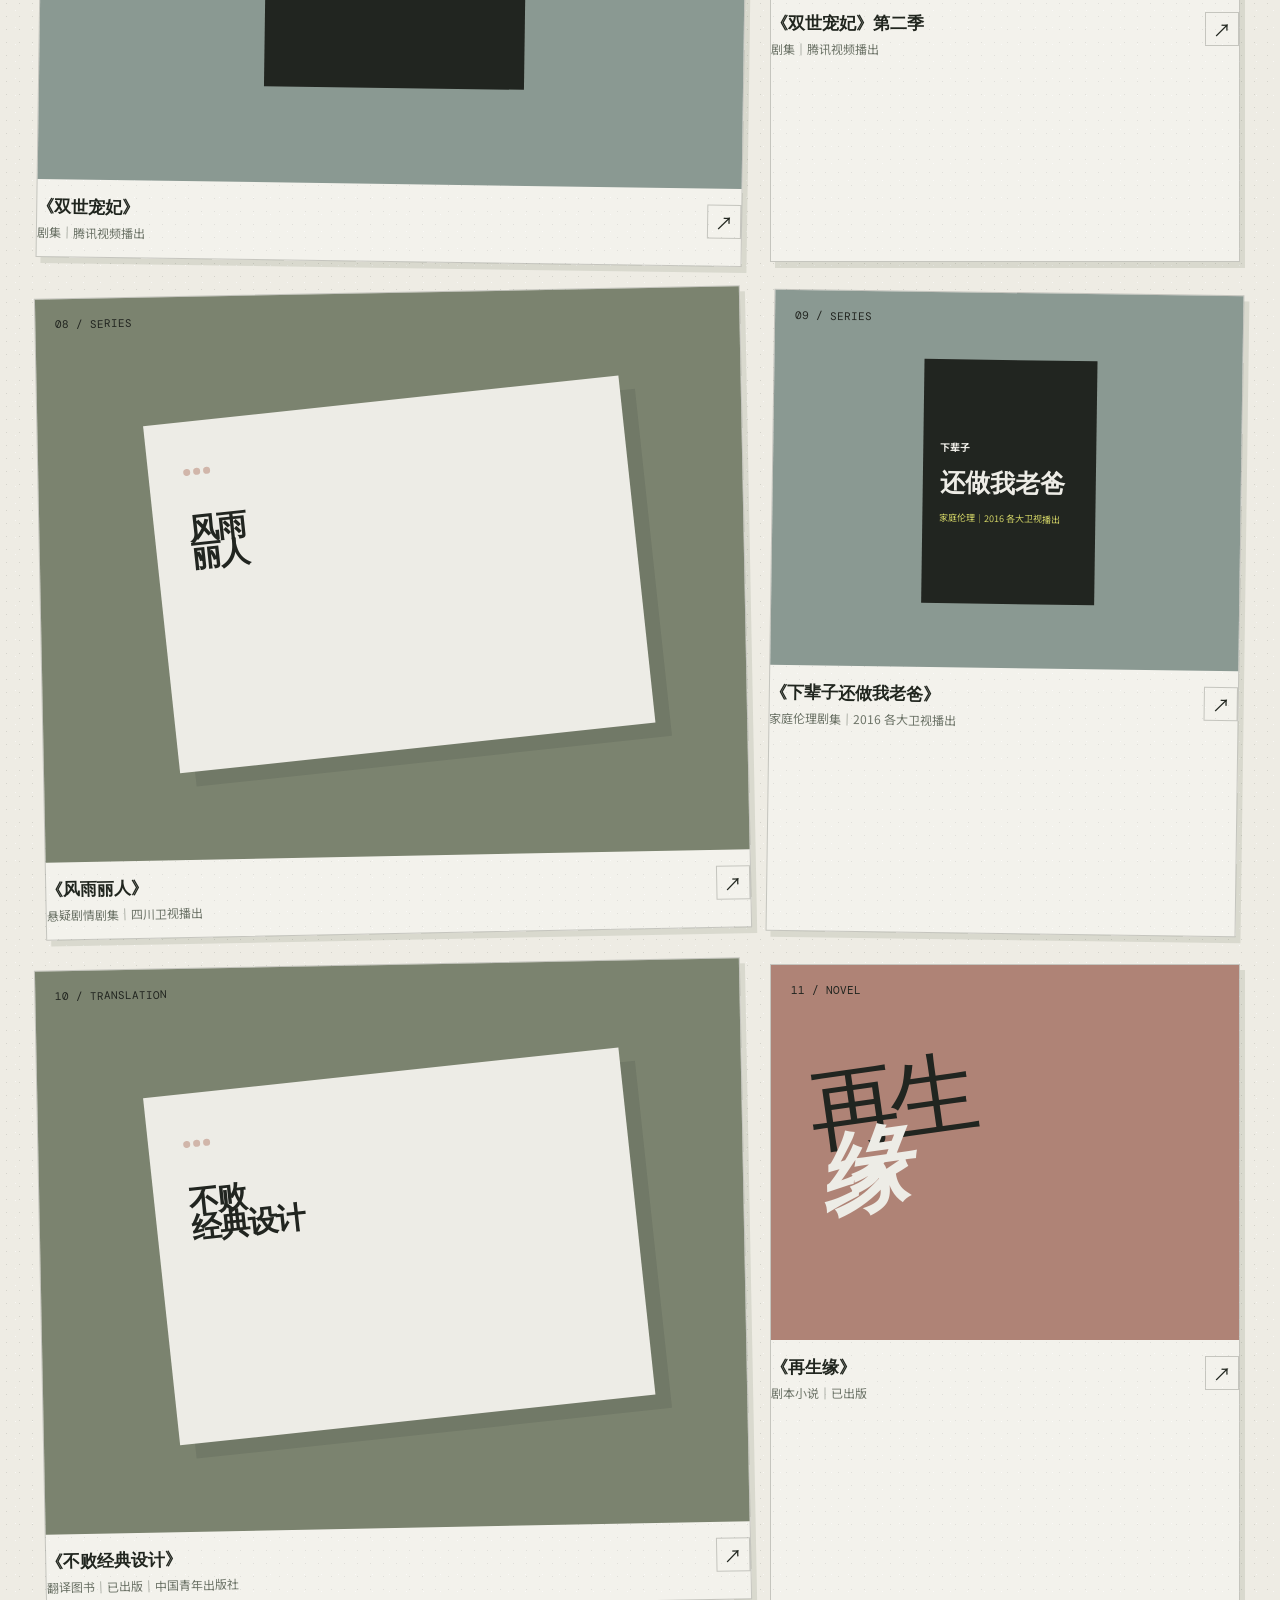
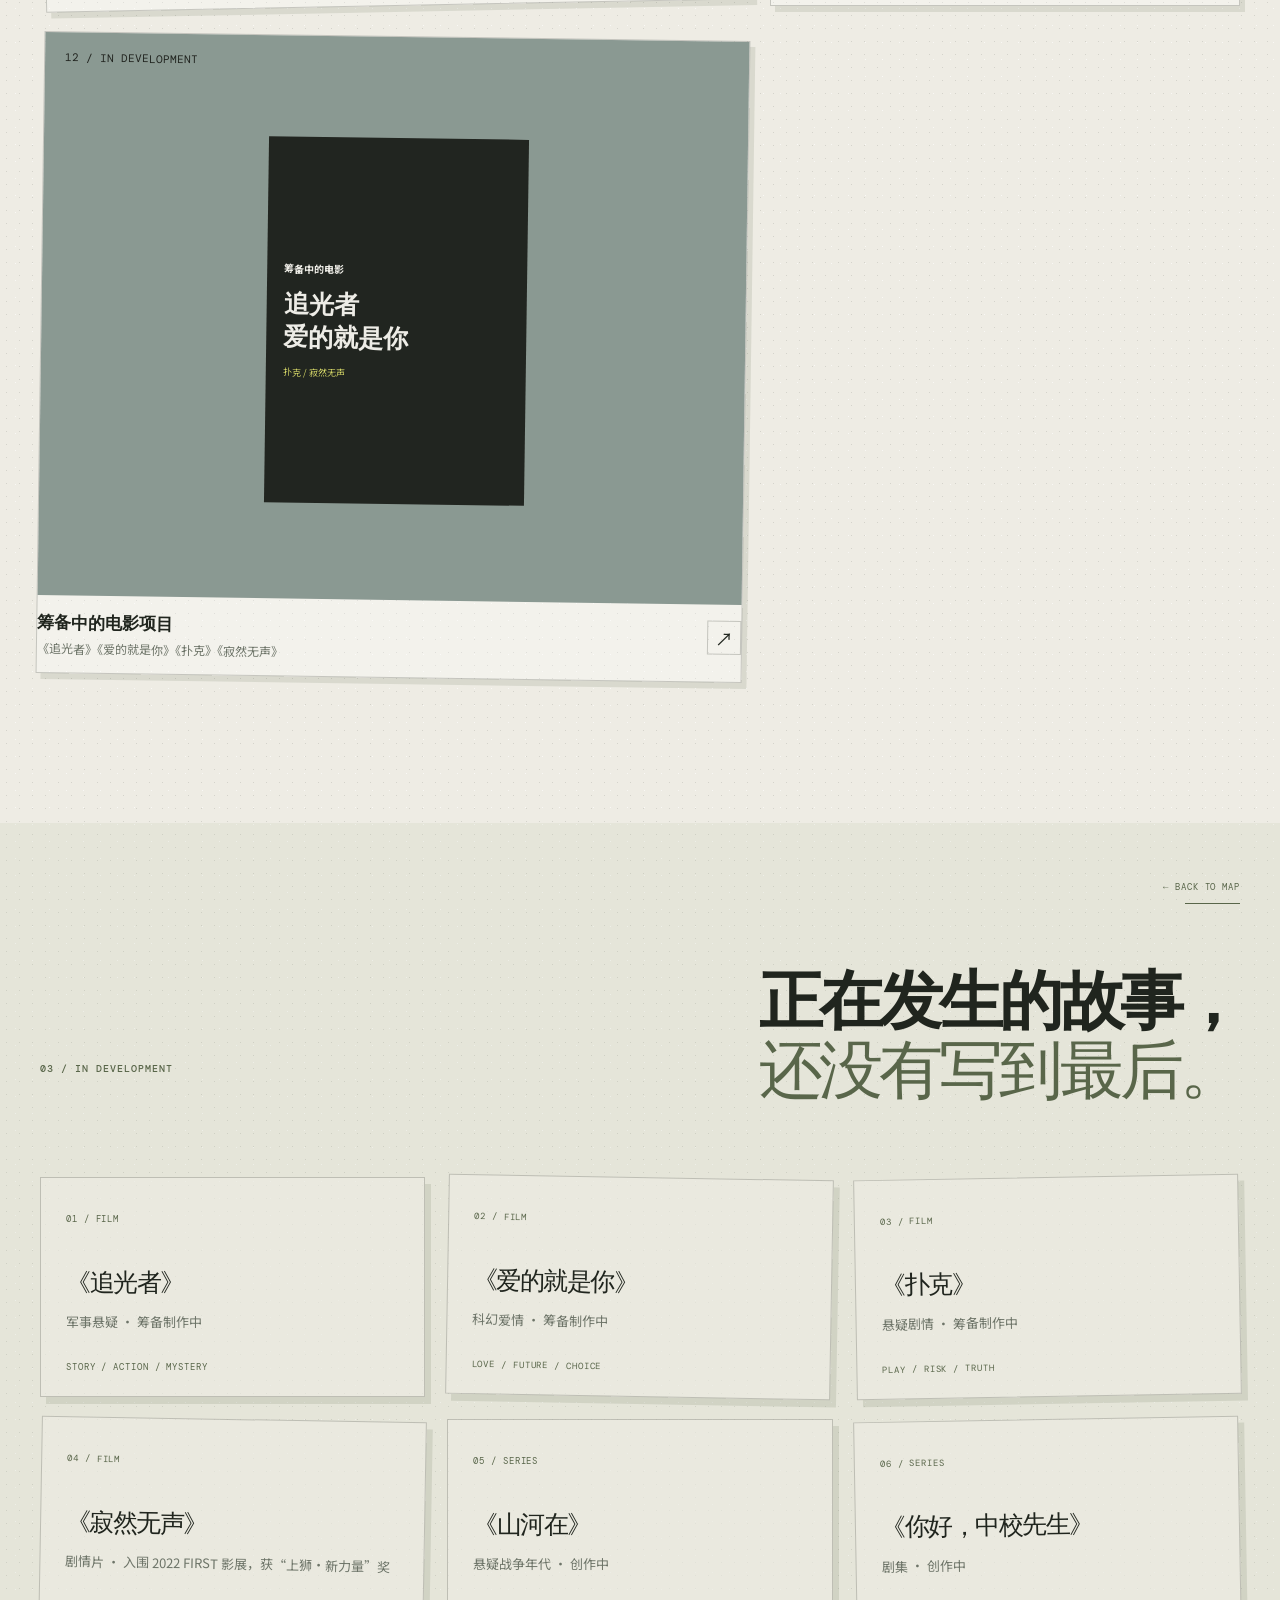
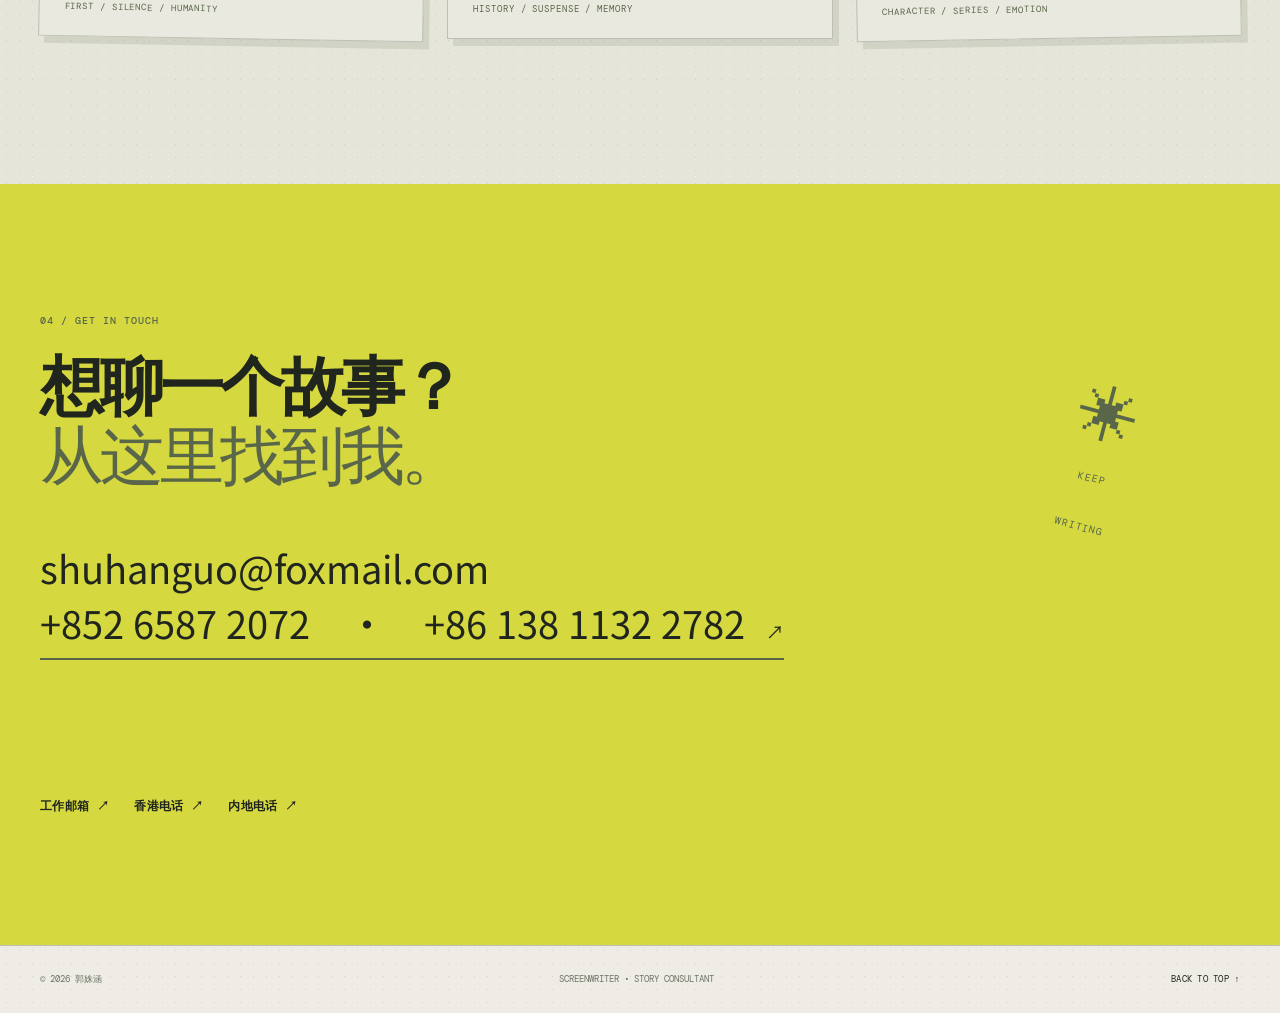
==== commit b697e41c: "Expand interactive portfolio resume" ====
--- a/index.html
+++ b/index.html
@@ -10,67 +10,279 @@
     <link href="https://fonts.googleapis.com/css2?family=DM+Mono:wght@400;500&family=Manrope:wght@400;500;600;700;800&family=Noto+Sans+SC:wght@400;500;700;900&display=swap" rel="stylesheet" />
     <link rel="stylesheet" href="styles.css" />
     <script src="script.js" defer></script>
+      <link href="https://fonts.googleapis.com/css2?family=DM+Mono:wght@400;500&family=Libre+Baskerville:ital,wght@0,400;0,700;1,400&family=Playfair+Display:ital,wght@0,500;0,600;1,500;1,600&display=swap" rel="stylesheet" />
+      <style>
+        :root {
+          --ink: #20251e;
+          --paper: #eeece4;
+          --muted: #6d7468;
+          --line: rgba(32, 37, 30, .22);
+          --lime: #d5d83f;
+          --red: #d9b4a4;
+          --blue: #b5c3a2;
+          --collage-green: #59664a;
+          --serif: 'Libre Baskerville', Georgia, serif;
+        }
+
+        body {
+          background-color: var(--paper);
+          background-image: radial-gradient(rgba(32, 37, 30, .12) .65px, transparent .65px), radial-gradient(rgba(255, 255, 255, .62) .7px, transparent .7px);
+          background-position: 0 0, 7px 8px;
+          background-size: 13px 13px, 17px 17px;
+          font-family: 'Noto Sans SC', sans-serif;
+        }
+
+        .page-shell { overflow: hidden; }
+        .site-header { height: 76px; border-bottom: 1px solid var(--line); }
+        .brand { font-family: var(--serif); letter-spacing: .08em; }
+        .brand span { background: var(--collage-green); color: var(--paper); border-radius: 0; transform: rotate(-7deg); }
+        .nav-link, .header-contact, .text-link, .social-links a, .site-footer a { font-family: 'DM Mono', monospace; letter-spacing: .03em; }
+        .header-contact { border-radius: 0; border-color: var(--ink); }
+        .hero { position: relative; min-height: 790px; padding-top: 84px; padding-bottom: 95px; }
+        .hero::before { content: 'A LIFE IN STORIES'; position: absolute; top: 29px; right: 5%; color: var(--collage-green); font: italic 14px 'Playfair Display', serif; transform: rotate(-6deg); }
+        .hero-copy { position: relative; z-index: 2; }
+        .eyebrow { color: var(--collage-green); font-weight: 500; }
+        .status-dot { background: var(--lime); box-shadow: 0 0 0 4px rgba(213, 216, 63, .24); }
+        h1, h2 { font-family: var(--serif); letter-spacing: -.06em; }
+        h1 { max-width: 680px; font-size: clamp(54px, 7.2vw, 108px); line-height: .95; }
+        h1 em, h2 em { color: var(--collage-green); font-family: 'Playfair Display', var(--serif); font-weight: 500; }
+        .hero-intro { max-width: 580px; color: #596057; }
+        .button-dark { border-radius: 0; background: var(--collage-green); box-shadow: 7px 7px 0 var(--lime); }
+        .button-dark:hover { background: var(--ink); }
+        .hero-meta { border-top: 1px solid var(--line); padding-top: 14px; }
+        .hero-visual { min-height: 540px; position: relative; }
+        .portrait-frame { position: absolute; inset: 23px 5% 30px 7%; border: 0; border-radius: 0; transform: rotate(3deg); box-shadow: 14px 18px 0 rgba(89, 102, 74, .28); background: var(--collage-green); padding: 14px; }
+        .portrait-frame::before { content: '郭姝涵 / SCREENWRITER'; position: absolute; top: -25px; left: 12px; color: var(--collage-green); font: 11px 'DM Mono', monospace; letter-spacing: .08em; transform: rotate(-4deg); }
+        .portrait-frame img { filter: saturate(.55) sepia(.12) contrast(1.05); }
+        .portrait-caption { color: var(--lime); font-family: 'Playfair Display', serif; font-style: italic; }
+        .orbit { border-color: var(--lime); }
+        .floating-note { background: var(--lime); color: var(--ink); border-radius: 0; transform: rotate(-9deg); box-shadow: 5px 6px 0 rgba(32, 37, 30, .18); }
+        .marquee-band { background: var(--collage-green); color: var(--paper); border: 0; transform: rotate(-1.2deg) scale(1.03); }
+        .marquee-track { letter-spacing: .16em; }
+        .content-section { padding-top: 145px; padding-bottom: 145px; }
+        .section-heading h2, .contact-section h2 { font-family: var(--serif); letter-spacing: -.06em; }
+        .section-heading h2 { color: var(--ink); }
+        .section-heading h2 em { color: var(--collage-green); }
+        .timeline { border-top: 1px solid var(--line); }
+        .timeline-item { border-bottom: 1px solid var(--line); }
+        .timeline-item:hover { background: rgba(213, 216, 63, .16); }
+        .timeline-year { color: var(--collage-green); font-family: 'DM Mono', monospace; }
+        .timeline-item h3 { font-family: var(--serif); }
+        .timeline-item h3 span { color: var(--collage-green); font-family: 'DM Mono', monospace; }
+        .tag-row span, .filter-button { border-radius: 0; border-color: var(--line); }
+        .filter-button.is-active, .filter-button:hover { background: var(--lime); color: var(--ink); border-color: var(--lime); }
+        .project-grid { gap: 30px 24px; }
+        .project-card { border-radius: 0; background: rgba(255,255,255,.28); border: 1px solid var(--line); box-shadow: 5px 6px 0 rgba(89, 102, 74, .14); }
+        .project-card:nth-child(2n) { transform: rotate(-1.1deg); }
+        .project-card:nth-child(3n) { transform: rotate(.8deg); }
+        .project-card:hover { transform: translateY(-7px) rotate(0); box-shadow: 8px 11px 0 rgba(89, 102, 74, .22); }
+        .project-image { border-radius: 0; filter: saturate(.72); }
+        .image-green { background: #798468; }
+        .image-red { background: #bd806e; }
+        .image-blue { background: #869a91; }
+        .mock-window, .type-poster, .phone-mock { border-radius: 0; }
+        .mock-window strong, .type-poster, .phone-mock strong { font-family: var(--serif); }
+        .project-info h3 { font-family: var(--serif); }
+        .arrow-button { border-radius: 0; }
+        .contact-section { background: var(--lime); background-image: radial-gradient(rgba(32, 37, 30, .12) .7px, transparent .7px); background-size: 12px 12px; }
+        .contact-section h2 { color: var(--ink); }
+        .contact-section h2 em { color: var(--collage-green); }
+        .contact-email { border-bottom: 2px solid var(--collage-green); }
+        .contact-email a { color: inherit; text-decoration: none; }
+        .contact-stamp { color: var(--collage-green); font-family: 'Playfair Display', serif; }
+        .site-footer { border-top: 1px solid var(--line); }
+
+        .space-home { position: relative; min-height: 790px; max-width: 1440px; margin: 0 auto; padding: 58px 40px 24px; overflow: hidden; }
+        .space-intro { position: relative; z-index: 4; max-width: 330px; margin: 28px auto 0; color: var(--muted); text-align: center; font: 13px/1.9 'Noto Sans SC', sans-serif; }
+        .space-map { position: relative; max-width: 1050px; height: 420px; margin: 12px auto 0; }
+        .space-map::before { content: 'CREATIVE ARCHIVE / 01—04'; position: absolute; top: 22px; left: 50%; color: var(--muted); font: 9px 'DM Mono', monospace; letter-spacing: .17em; transform: translateX(-50%) rotate(-4deg); }
+        .space-node { position: absolute; z-index: 3; display: flex; flex-direction: column; justify-content: center; width: 215px; height: 145px; padding: 20px; color: var(--ink); text-decoration: none; background: rgba(238,236,228,.84); border: 1px solid rgba(32,37,30,.35); box-shadow: 8px 10px 0 rgba(89,102,74,.14); transition: transform .35s var(--ease), box-shadow .35s var(--ease), background .35s ease; }
+        .space-node:hover { z-index: 5; background: var(--lime); box-shadow: 12px 15px 0 rgba(32,37,30,.18); transform: translateY(-9px) rotate(0deg) !important; }
+        .space-node .node-number { color: var(--collage-green); font: 11px 'DM Mono', monospace; }
+        .space-node b { margin-top: 13px; font: 22px var(--serif); letter-spacing: -.05em; }
+        .space-node small { margin-top: 9px; color: var(--muted); font: 9px 'DM Mono', monospace; letter-spacing: .08em; }
+        .space-node i { position: absolute; right: 20px; bottom: 20px; color: var(--collage-green); font: 20px 'Playfair Display', serif; font-style: normal; }
+        .node-work { left: 7%; top: 58px; transform: rotate(-6deg); }
+        .node-works { right: 7%; top: 58px; transform: rotate(5deg); }
+        .node-development { left: 13%; bottom: 0; transform: rotate(4deg); }
+        .node-contact { right: 13%; bottom: 0; transform: rotate(-5deg); }
+        .map-thread { position: absolute; z-index: 1; height: 1px; background: var(--lime); transform-origin: left center; box-shadow: 0 0 0 4px rgba(213,216,63,.13); }
+        .thread-one { width: 620px; left: 20%; top: 215px; transform: rotate(24deg); }
+        .thread-two { width: 620px; left: 20%; top: 215px; transform: rotate(-24deg); }
+        .map-dot { position: absolute; z-index: 2; top: 206px; left: calc(50% - 9px); width: 18px; height: 18px; background: var(--lime); border: 4px solid var(--collage-green); border-radius: 50%; box-shadow: 0 0 0 8px rgba(213,216,63,.15); }
+        .space-home .portfolio-bottom { position: relative; z-index: 4; }
+        .space-home + .marquee-band { margin-top: 0; }
+        .content-section { min-height: 860px; scroll-margin-top: 76px; }
+        .experience-section, .projects-section, .development-section { position: relative; }
+        .experience-section::before, .projects-section::before, .development-section::before { content: '← BACK TO MAP'; position: absolute; top: 58px; right: max(40px, calc((100vw - 1200px) / 2)); color: var(--collage-green); font: 9px 'DM Mono', monospace; letter-spacing: .1em; }
+        .experience-section::after, .projects-section::after, .development-section::after { content: ''; position: absolute; top: 72px; right: max(40px, calc((100vw - 1200px) / 2)); width: 55px; border-top: 1px solid var(--collage-green); transform: translateY(8px); }
+        .development-section { background: rgba(181,195,162,.16); }
+        .development-grid { display: grid; grid-template-columns: repeat(3, 1fr); gap: 22px; margin-top: 75px; }
+        .development-card { position: relative; min-height: 220px; padding: 25px; border: 1px solid var(--line); background: rgba(238,236,228,.62); box-shadow: 6px 7px 0 rgba(89,102,74,.14); transition: transform .3s var(--ease), background .3s ease; }
+        .development-card:nth-child(2n) { transform: rotate(1deg); }
+        .development-card:nth-child(3n) { transform: rotate(-1deg); }
+        .development-card:hover { background: var(--lime); transform: translateY(-7px) rotate(0); }
+        .development-card > span, .development-card > b { color: var(--collage-green); font: 9px 'DM Mono', monospace; letter-spacing: .1em; }
+        .development-card h3 { margin: 39px 0 12px; font: 25px var(--serif); letter-spacing: -.06em; }
+        .development-card p { min-height: 40px; color: var(--muted); font-size: 13px; line-height: 1.7; }
+        .development-card > b { position: absolute; left: 25px; bottom: 23px; }
+
+        .portfolio-hero { position: relative; min-height: 930px; max-width: 1440px; margin: 0 auto; padding: 70px 40px 36px; overflow: hidden; }
+        .portfolio-title { position: relative; z-index: 4; text-align: center; color: var(--collage-green); }
+        .portfolio-title .script-word { display: block; font: italic 500 clamp(48px, 8vw, 104px)/.82 'Playfair Display', serif; letter-spacing: -.08em; transform: rotate(-5deg); }
+        .portfolio-title strong { display: block; margin-top: 4px; color: var(--ink); font: 600 clamp(34px, 5vw, 70px)/1 var(--serif); letter-spacing: -.08em; }
+        .portfolio-title small { display: block; margin-top: 20px; color: var(--muted); font: 10px 'DM Mono', monospace; letter-spacing: .18em; }
+        .portfolio-stage { position: relative; max-width: 1050px; height: 650px; margin: 42px auto 0; }
+        .stage-image { position: absolute; left: 16%; right: 16%; top: 105px; bottom: 20px; overflow: hidden; box-shadow: 0 15px 0 rgba(89, 102, 74, .18); transform: rotate(-1deg); }
+        .stage-image::after { content: ''; position: absolute; inset: 0; background: linear-gradient(180deg, rgba(32,37,30,.03), rgba(32,37,30,.28)); mix-blend-mode: multiply; }
+        .stage-image img { width: 100%; height: 100%; object-fit: cover; filter: saturate(.58) sepia(.12); }
+        .stage-name { position: absolute; z-index: 1; right: 25px; bottom: 18px; color: var(--lime); font: italic 16px/1.05 'Playfair Display', serif; letter-spacing: .12em; text-align: right; }
+        .film-card { position: absolute; z-index: 3; width: 180px; padding: 7px 7px 10px; background: var(--paper); box-shadow: 4px 7px 0 rgba(32,37,30,.2); color: var(--ink); }
+        .film-card img { display: block; width: 100%; height: 105px; object-fit: cover; filter: saturate(.58) contrast(1.05); }
+        .film-card b { display: inline-block; margin: 9px 3px 0; font: 13px var(--serif); }
+        .film-card span { float: right; margin: 9px 3px 0; color: var(--collage-green); font: 11px 'DM Mono', monospace; }
+        .card-one { left: 2%; top: 195px; transform: rotate(-7deg); }
+        .card-two { right: 2%; top: 190px; transform: rotate(6deg); }
+        .card-three { left: 7%; bottom: 6px; transform: rotate(4deg); }
+        .card-four { right: 7%; bottom: 0; transform: rotate(-5deg); }
+        .hero-thread { position: absolute; z-index: 2; left: 49%; top: 300px; width: 2px; height: 330px; background: var(--lime); transform: rotate(38deg); transform-origin: top; box-shadow: 0 0 0 5px rgba(213,216,63,.15); }
+        .hero-thread::before, .hero-thread::after { content: ''; position: absolute; width: 13px; height: 13px; border-radius: 50%; background: var(--lime); }
+        .hero-thread::before { top: -6px; left: -5px; }
+        .hero-thread::after { bottom: -6px; left: -5px; }
+        .hero-orbit { position: absolute; z-index: 1; border: 1px solid rgba(213,216,63,.82); border-radius: 50%; pointer-events: none; }
+        .orbit-a { width: 500px; height: 210px; left: 27%; top: 265px; transform: rotate(32deg); }
+        .orbit-b { width: 700px; height: 350px; left: 15%; top: 220px; transform: rotate(-21deg); border-style: dashed; opacity: .5; }
+        .portfolio-bottom { display: flex; align-items: center; justify-content: space-between; max-width: 1100px; margin: 0 auto; color: var(--collage-green); font: 10px 'DM Mono', monospace; letter-spacing: .05em; }
+        .portfolio-bottom a { padding: 11px 17px; border: 1px solid var(--collage-green); color: var(--collage-green); text-decoration: none; }
+        .portfolio-bottom a span { margin-left: 20px; font-size: 16px; }
+
+        @media (max-width: 760px) {
+          .space-home { min-height: 900px; padding: 52px 20px 28px; }
+          .space-intro { font-size: 12px; }
+          .space-map { height: 590px; margin-top: 25px; }
+          .space-node { width: 155px; height: 155px; padding: 16px; }
+          .space-node b { margin-top: 10px; font-size: 18px; }
+          .space-node small { font-size: 7px; }
+          .space-node i { right: 14px; bottom: 14px; }
+          .node-work { left: 0; top: 95px; }
+          .node-works { right: 0; top: 95px; }
+          .node-development { left: 0; bottom: 35px; }
+          .node-contact { right: 0; bottom: 35px; }
+          .thread-one { width: 370px; left: 13%; top: 300px; transform: rotate(39deg); }
+          .thread-two { width: 370px; left: 13%; top: 300px; transform: rotate(-39deg); }
+          .map-dot { top: 291px; }
+          .space-home .portfolio-bottom { font-size: 8px; }
+          .space-home .portfolio-bottom span { display: none; }
+          .experience-section::before, .projects-section::before, .development-section::before { top: 31px; right: 20px; }
+          .experience-section::after, .projects-section::after, .development-section::after { top: 45px; right: 20px; }
+          .development-grid { grid-template-columns: 1fr; margin-top: 45px; }
+          .development-card:nth-child(2n), .development-card:nth-child(3n) { transform: none; }
+          .portfolio-hero { min-height: 850px; padding: 48px 20px 28px; }
+          .portfolio-title .script-word { font-size: 52px; }
+          .portfolio-title strong { font-size: 40px; }
+          .portfolio-title small { font-size: 8px; letter-spacing: .08em; }
+          .portfolio-stage { height: 580px; margin-top: 28px; }
+          .stage-image { left: 7%; right: 7%; top: 110px; bottom: 90px; }
+          .film-card { width: 128px; padding: 5px 5px 7px; }
+          .film-card img { height: 76px; }
+          .film-card b { margin-top: 6px; font-size: 10px; }
+          .film-card span { margin-top: 6px; font-size: 9px; }
+          .card-one { left: 0; top: 145px; }
+          .card-two { right: 0; top: 145px; }
+          .card-three { left: 2%; bottom: 8px; }
+          .card-four { right: 2%; bottom: 3px; }
+          .hero-thread { top: 290px; height: 270px; }
+          .orbit-a { width: 300px; height: 130px; left: 14%; top: 280px; }
+          .orbit-b { width: 390px; height: 230px; left: 0; top: 240px; }
+          .portfolio-bottom { font-size: 8px; gap: 10px; }
+          .portfolio-bottom p:last-child { display: none; }
+          .hero { padding-top: 62px; min-height: auto; }
+          .hero::before { top: 18px; right: 20px; }
+          h1 { font-size: 54px; }
+          .hero-visual { min-height: 430px; }
+          .portrait-frame { inset: 25px 8% 22px 8%; }
+          .content-section { padding-top: 100px; padding-bottom: 100px; }
+          .project-card:nth-child(2n), .project-card:nth-child(3n) { transform: none; }
+          .project-card:hover { transform: translateY(-4px); }
+        }
+      </style>
   </head>
   <body>
     <div class="page-shell">
       <header class="site-header">
-        <a class="brand" href="#top" aria-label="返回首页"><span>郭</span> 郭姝涵</a>
-        <nav class="main-nav" aria-label="主导航">
-          <a class="nav-link is-active" href="#about">关于我</a>
-          <a class="nav-link" href="#experience">经历</a>
-          <a class="nav-link" href="#projects">项目</a>
-          <a class="nav-link" href="#contact">联系</a>
+        <a class="brand" href="#home" aria-label="返回首页"><span>郭</span> 郭姝涵</a>
+        <nav class="main-nav" aria-label="履历空间导航">
+          <a class="nav-link is-active" href="#home">首页</a>
+          <a class="nav-link" href="#experience">工作经历</a>
+          <a class="nav-link" href="#projects">作品经历</a>
+          <a class="nav-link" href="#development">项目开发中</a>
+          <a class="nav-link" href="#contact">找到我</a>
         </nav>
         <div class="header-actions">
           <button class="icon-button theme-toggle" type="button" aria-label="切换主题" title="切换主题">◐</button>
-          <a class="header-contact" href="#contact">合作联系 <span>↗</span></a>
+          <a class="header-contact" href="#contact">找到我 <span>↗</span></a>
           <button class="menu-toggle" type="button" aria-label="打开菜单" aria-expanded="false">☰</button>
         </div>
       </header>
 
       <main id="top">
-        <section class="hero section-grid" id="about">
-          <div class="hero-copy reveal">
-            <p class="eyebrow"><span class="status-dot"></span> SCREENWRITER · STORY CONSULTANT</p>
-            <h1>把人物写进故事，<em>把故事留在银幕。</em></h1>
-            <p class="hero-intro">你好，我是郭姝涵，一名从业十余年的影视编剧。我专注于人物、类型与现实题材创作，参与过多项影视策划、剧本开发与编剧项目。</p>
-            <div class="hero-actions">
-              <a class="button button-dark" href="#projects">浏览作品 <span>↓</span></a>
-              <a class="text-link" href="#contact">合作邀约 <span>↗</span></a>
-            </div>
-            <div class="hero-meta"><span>影视编剧 / 策划</span><span>十余年创作经验</span></div>
-          </div>
-          <div class="hero-visual reveal reveal-delay">
-            <div class="portrait-frame">
-              <img src="https://images.unsplash.com/photo-1485846234645-a62644f84728?auto=format&fit=crop&w=900&q=85" alt="电影院银幕与座椅" />
-              <div class="portrait-caption"><span>STORY</span><span>IN MOTION</span></div>
-              <div class="orbit orbit-one"></div><div class="orbit orbit-two"></div>
-            </div>
-            <div class="floating-note"><span class="note-mark">✳</span><span>人物<br />先行</span></div>
-          </div>
+        <section class="space-home" id="home">
+          <div class="portfolio-title reveal"><span class="script-word">a life</span><strong>in stories</strong><small>郭姝涵 · SCREENWRITER / STORY CONSULTANT</small></div>
+          <p class="space-intro reveal">欢迎进入我的创作空间。<br />沿着四个入口，认识我的工作、作品、正在发生的故事，以及找到我的方式。</p>
+          <div class="space-map reveal reveal-delay">
+            <a class="space-node node-work" href="#experience"><span class="node-number">01</span><b>工作经历</b><small>WORK HISTORY</small><i>↗</i></a>
+            <a class="space-node node-works" href="#projects"><span class="node-number">02</span><b>作品经历</b><small>SELECTED WORKS</small><i>↗</i></a>
+            <a class="space-node node-development" href="#development"><span class="node-number">03</span><b>项目开发中</b><small>IN DEVELOPMENT</small><i>↗</i></a>
+            <a class="space-node node-contact" href="#contact"><span class="node-number">04</span><b>找到我</b><small>GET IN TOUCH</small><i>↗</i></a>
+            <div class="map-thread thread-one"></div><div class="map-thread thread-two"></div><div class="map-dot"></div>
+          </div>
+          <div class="portfolio-bottom reveal"><p>电影学硕士 / 编剧 / 内容策划 / 翻译</p><span>SELECT AN AREA TO ENTER</span><p>2003 — 至今</p></div>
         </section>
 
         <section class="marquee-band" aria-label="专业方向"><div class="marquee-track">SCREENWRITING <span>✳</span> STORY DEVELOPMENT <span>✳</span> FILM & TV <span>✳</span> SCREENWRITING <span>✳</span> STORY DEVELOPMENT <span>✳</span></div></section>
 
         <section class="content-section experience-section" id="experience">
-          <div class="section-heading reveal"><p class="eyebrow">01 / EXPERIENCE</p><h2>十余年与故事相处，<br /><em>也与人物一起成长。</em></h2></div>
+          <div class="section-heading reveal"><p class="eyebrow">01 / EXPERIENCE</p><h2>十余年与故事相处，<br /><em>从纪录片走向大银幕。</em></h2></div>
           <div class="timeline">
-            <article class="timeline-item reveal"><div class="timeline-year">10+ YEARS</div><div><h3>影视编剧 <span>@ 独立创作</span></h3><p>持续参与电影、剧集及网络影视项目，从前期策划、故事开发到剧本创作，负责人物线、情节结构与对白打磨。</p><div class="tag-row"><span>剧本创作</span><span>人物塑造</span><span>类型开发</span></div></div></article>
-            <article class="timeline-item reveal"><div class="timeline-year">SELECTED</div><div><h3>影视策划与开发 <span>@ 项目合作</span></h3><p>为不同题材项目提供故事梗概、世界观设定、人物小传及完整策划案，协助项目从创意走向可执行的制作文本。</p><div class="tag-row"><span>影视策划</span><span>项目开发</span><span>结构梳理</span></div></div></article>
-            <article class="timeline-item reveal"><div class="timeline-year">NOW</div><div><h3>编剧 / 故事顾问 <span>@ OPEN TO COLLABORATION</span></h3><p>关注真实的人与复杂的情感关系，期待与制片、导演及创作团队共同开发有质感、有观众共鸣的影视项目。</p><div class="tag-row"><span>电影</span><span>剧集</span><span>故事顾问</span></div></div></article>
+            <article class="timeline-item reveal"><div class="timeline-year">2015 — 2025</div><div><h3>内容创意策划总监 <span>@ 嘲风影业（北京）</span></h3><p>负责影视项目的内容创意、策划开发与剧本统筹，推动电影及剧集项目从创意、文本走向制作。</p><div class="tag-row"><span>内容策划</span><span>项目开发</span><span>剧本统筹</span></div></div></article>
+            <article class="timeline-item reveal"><div class="timeline-year">2020 — 2023</div><div><h3>内容策划 <span>@ 腾讯影业</span></h3><p>参与电影与剧集项目的内容策划和开发，积累类型项目、商业影视及长篇叙事的创作经验。</p><div class="tag-row"><span>电影开发</span><span>剧集策划</span><span>故事创作</span></div></div></article>
+            <article class="timeline-item reveal"><div class="timeline-year">2009 — 2015</div><div><h3>编剧 / 剧本编审 <span>@ 华谊兄弟电视剧事业部</span></h3><p>先后从事剧本编审、文案策划与纪录片编导工作，参与《双世宠妃》《公子倾城》等剧集项目及多项影视制作。</p><div class="tag-row"><span>剧本编审</span><span>文案策划</span><span>纪录片编导</span></div></div></article>
+            <article class="timeline-item reveal"><div class="timeline-year">2003 — 2009</div><div><h3>电视纪录片编导 / 双语制片 <span>@ 能量影视传播等</span></h3><p>参与《奥林匹克之路——张宁》及荷兰 AVRO、TROS 电视台中国拍摄项目，负责策划执行、制片协调与跟组翻译。</p><div class="tag-row"><span>纪录片</span><span>双语制片</span><span>海外联络</span></div></div></article>
+            <article class="timeline-item reveal"><div class="timeline-year">EDUCATION</div><div><h3>电影学硕士 / 艺术科技与商业硕士在读</h3><p>岭南大学商学院艺术科技与商业硕士在读；北京电影学院电影学系中外电影比较文学硕士；山东财经大学金融系国际金融专业学士。</p><div class="tag-row"><span>岭南大学</span><span>北京电影学院</span><span>山东财经大学</span></div></div></article>
           </div>
         </section>
 
         <section class="content-section projects-section" id="projects">
           <div class="section-heading project-heading reveal"><div><p class="eyebrow">02 / SELECTED WORK</p><h2>故事的不同形状，<br /><em>都值得被认真写下。</em></h2></div><div class="filter-bar" role="group" aria-label="筛选项目"><button class="filter-button is-active" data-filter="all">全部</button><button class="filter-button" data-filter="film">电影</button><button class="filter-button" data-filter="series">剧集</button></div></div>
           <div class="project-grid">
-            <article class="project-card project-large reveal" data-category="film"><div class="project-image image-green"><span>01 / FILM</span><div class="mock-window"><i></i><i></i><i></i><strong>未完<br />待续</strong></div></div><div class="project-info"><div><h3>代表项目｜电影项目</h3><p>项目名称与创作信息待补充</p></div><span class="arrow-button">↗</span></div></article>
-            <article class="project-card reveal reveal-delay" data-category="series"><div class="project-image image-red"><span>02 / SERIES</span><div class="type-poster">故事<br /><b>开发</b></div></div><div class="project-info"><div><h3>代表项目｜剧集项目</h3><p>项目名称与创作信息待补充</p></div><span class="arrow-button">↗</span></div></article>
-            <article class="project-card reveal" data-category="film"><div class="project-image image-blue"><span>03 / STORY</span><div class="phone-mock"><b>人物小传</b><strong>故事<br />开发中</strong><small>策划案 / 剧本 / 故事顾问</small></div></div><div class="project-info"><div><h3>代表项目｜影视策划</h3><p>项目名称与创作信息待补充</p></div><span class="arrow-button">↗</span></div></article>
-          </div>
-        </section>
-
-        <section class="contact-section" id="contact"><div class="contact-inner reveal"><p class="eyebrow">03 / GET IN TOUCH</p><h2>有一个故事？<br /><em>我们从人物聊起。</em></h2><p class="contact-email">合作邮箱待补充 <span>↗</span></p><div class="social-links"><a href="#contact">合作邀约 ↗</a><a href="#contact">影视策划 ↗</a><a href="#contact">剧本开发 ↗</a></div></div><div class="contact-stamp">✳<br /><small>KEEP<br />WRITING</small></div></section>
+            <article class="project-card project-large reveal" data-category="film"><div class="project-image image-green"><span>01 / FILM</span><div class="mock-window"><i></i><i></i><i></i><strong>零度<br />极限</strong></div></div><div class="project-info"><div><h3>《零度极限》</h3><p>院线电影｜2024 上映｜主演：韩庚、尹昉</p></div><span class="arrow-button">↗</span></div></article>
+            <article class="project-card reveal reveal-delay" data-category="film"><div class="project-image image-red"><span>02 / ANIMATION</span><div class="type-poster">超级<br /><b>赛车</b></div></div><div class="project-info"><div><h3>《猪猪侠：超级赛车》</h3><p>院线动画电影｜2023 上映</p></div><span class="arrow-button">↗</span></div></article>
+            <article class="project-card reveal" data-category="film"><div class="project-image image-blue"><span>03 / FILM</span><div class="phone-mock"><b>瞧，一桥</b><strong>入围<br />产业荣誉</strong><small>待映｜主演：惠英红、胡先煦</small></div></div><div class="project-info"><div><h3>《瞧，一桥》</h3><p>院线电影｜待映｜入围 2022 海浪电影周产业荣誉</p></div><span class="arrow-button">↗</span></div></article>
+            <article class="project-card reveal reveal-delay" data-category="film"><div class="project-image image-red"><span>04 / FILM</span><div class="type-poster">战狼<br /><b>II</b></div></div><div class="project-info"><div><h3>《战狼 II》</h3><p>院线电影｜2017 上映</p></div><span class="arrow-button">↗</span></div></article>
+            <article class="project-card reveal" data-category="series"><div class="project-image image-green"><span>05 / SERIES</span><div class="mock-window"><i></i><i></i><i></i><strong>公子<br />倾城</strong></div></div><div class="project-info"><div><h3>《公子倾城》</h3><p>剧集｜爱奇艺播出</p></div><span class="arrow-button">↗</span></div></article>
+            <article class="project-card reveal reveal-delay" data-category="series"><div class="project-image image-blue"><span>06 / SERIES</span><div class="phone-mock"><b>双世宠妃</b><small>剧集｜腾讯视频播出</small></div></div><div class="project-info"><div><h3>《双世宠妃》</h3><p>剧集｜腾讯视频播出</p></div><span class="arrow-button">↗</span></div></article>
+            <article class="project-card reveal" data-category="series"><div class="project-image image-red"><span>07 / SERIES</span><div class="type-poster">双世<br /><b>宠妃 II</b></div></div><div class="project-info"><div><h3>《双世宠妃》第二季</h3><p>剧集｜腾讯视频播出</p></div><span class="arrow-button">↗</span></div></article>
+            <article class="project-card reveal reveal-delay" data-category="series"><div class="project-image image-green"><span>08 / SERIES</span><div class="mock-window"><i></i><i></i><i></i><strong>风雨<br />丽人</strong></div></div><div class="project-info"><div><h3>《风雨丽人》</h3><p>悬疑剧情剧集｜四川卫视播出</p></div><span class="arrow-button">↗</span></div></article>
+            <article class="project-card reveal" data-category="series"><div class="project-image image-blue"><span>09 / SERIES</span><div class="phone-mock"><b>下辈子</b><strong>还做我老爸</strong><small>家庭伦理｜2016 各大卫视播出</small></div></div><div class="project-info"><div><h3>《下辈子还做我老爸》</h3><p>家庭伦理剧集｜2016 各大卫视播出</p></div><span class="arrow-button">↗</span></div></article>
+            <article class="project-card reveal reveal-delay" data-category="all"><div class="project-image image-green"><span>10 / TRANSLATION</span><div class="mock-window"><i></i><i></i><i></i><strong>不败<br />经典设计</strong></div></div><div class="project-info"><div><h3>《不败经典设计》</h3><p>翻译图书｜已出版｜中国青年出版社</p></div><span class="arrow-button">↗</span></div></article>
+            <article class="project-card reveal" data-category="all"><div class="project-image image-red"><span>11 / NOVEL</span><div class="type-poster">再生<br /><b>缘</b></div></div><div class="project-info"><div><h3>《再生缘》</h3><p>剧本小说｜已出版</p></div><span class="arrow-button">↗</span></div></article>
+            <article class="project-card reveal reveal-delay" data-category="film"><div class="project-image image-blue"><span>12 / IN DEVELOPMENT</span><div class="phone-mock"><b>筹备中的电影</b><strong>追光者<br />爱的就是你</strong><small>扑克 / 寂然无声</small></div></div><div class="project-info"><div><h3>筹备中的电影项目</h3><p>《追光者》《爱的就是你》《扑克》《寂然无声》</p></div><span class="arrow-button">↗</span></div></article>
+          </div>
+        </section>
+
+        <section class="content-section development-section" id="development">
+          <div class="section-heading reveal"><p class="eyebrow">03 / IN DEVELOPMENT</p><h2>正在发生的故事，<br /><em>还没有写到最后。</em></h2></div>
+          <div class="development-grid">
+            <article class="development-card reveal"><span>01 / FILM</span><h3>《追光者》</h3><p>军事悬疑 · 筹备制作中</p><b>STORY / ACTION / MYSTERY</b></article>
+            <article class="development-card reveal reveal-delay"><span>02 / FILM</span><h3>《爱的就是你》</h3><p>科幻爱情 · 筹备制作中</p><b>LOVE / FUTURE / CHOICE</b></article>
+            <article class="development-card reveal"><span>03 / FILM</span><h3>《扑克》</h3><p>悬疑剧情 · 筹备制作中</p><b>PLAY / RISK / TRUTH</b></article>
+            <article class="development-card reveal reveal-delay"><span>04 / FILM</span><h3>《寂然无声》</h3><p>剧情片 · 入围 2022 FIRST 影展，获“上狮·新力量”奖</p><b>FIRST / SILENCE / HUMANITY</b></article>
+            <article class="development-card reveal"><span>05 / SERIES</span><h3>《山河在》</h3><p>悬疑战争年代 · 创作中</p><b>HISTORY / SUSPENSE / MEMORY</b></article>
+            <article class="development-card reveal reveal-delay"><span>06 / SERIES</span><h3>《你好，中校先生》</h3><p>剧集 · 创作中</p><b>CHARACTER / SERIES / EMOTION</b></article>
+          </div>
+        </section>
+
+        <section class="contact-section" id="contact"><div class="contact-inner reveal"><p class="eyebrow">04 / GET IN TOUCH</p><h2>想聊一个故事？<br /><em>从这里找到我。</em></h2><p class="contact-email"><a href="mailto:shuhanguo@foxmail.com">shuhanguo@foxmail.com</a><br />+852 6587 2072　·　+86 138 1132 2782 <span>↗</span></p><div class="social-links"><a href="mailto:shuhanguo@foxmail.com">工作邮箱 ↗</a><a href="tel:+85265872072">香港电话 ↗</a><a href="tel:+8613811322782">内地电话 ↗</a></div></div><div class="contact-stamp">✳<br /><small>KEEP<br />WRITING</small></div></section>
       </main>
       <footer class="site-footer"><span>© 2026 郭姝涵</span><span>SCREENWRITER <b>·</b> STORY CONSULTANT</span><a href="#top">BACK TO TOP ↑</a></footer>
     </div>
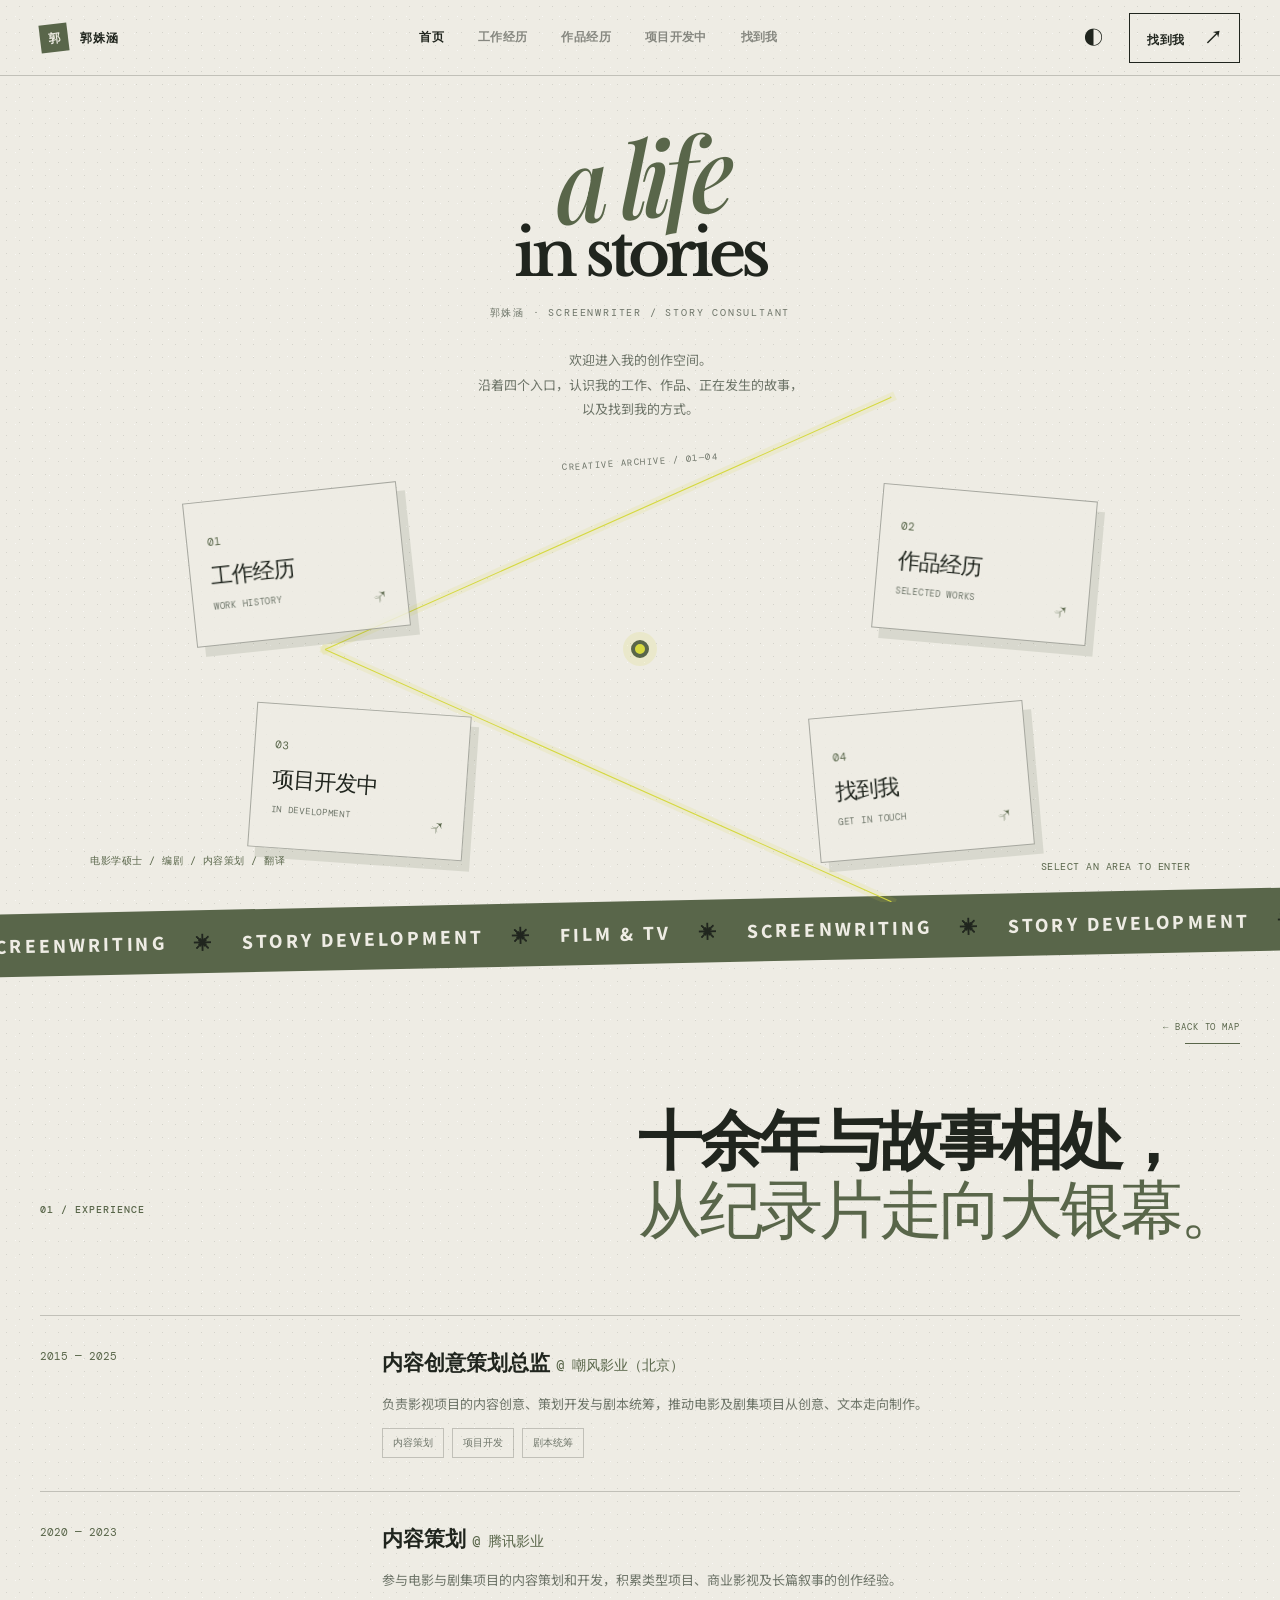
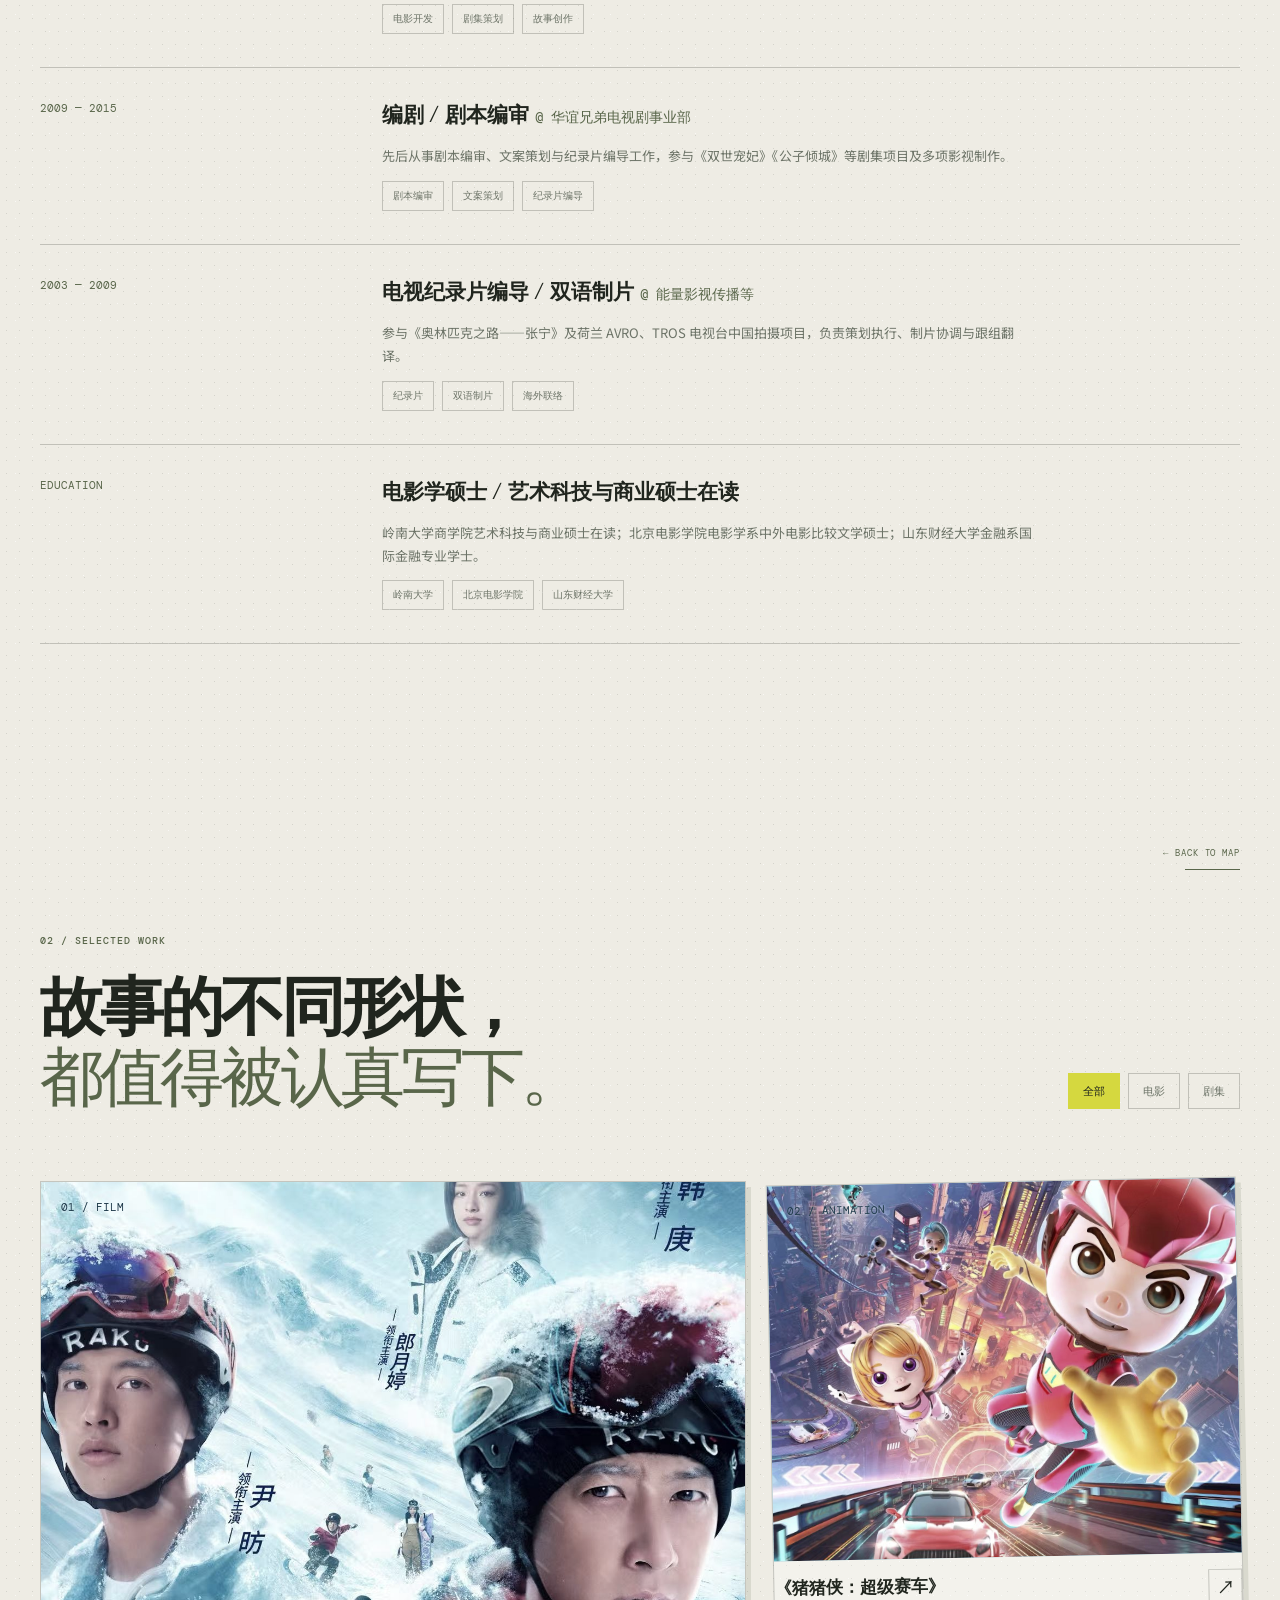
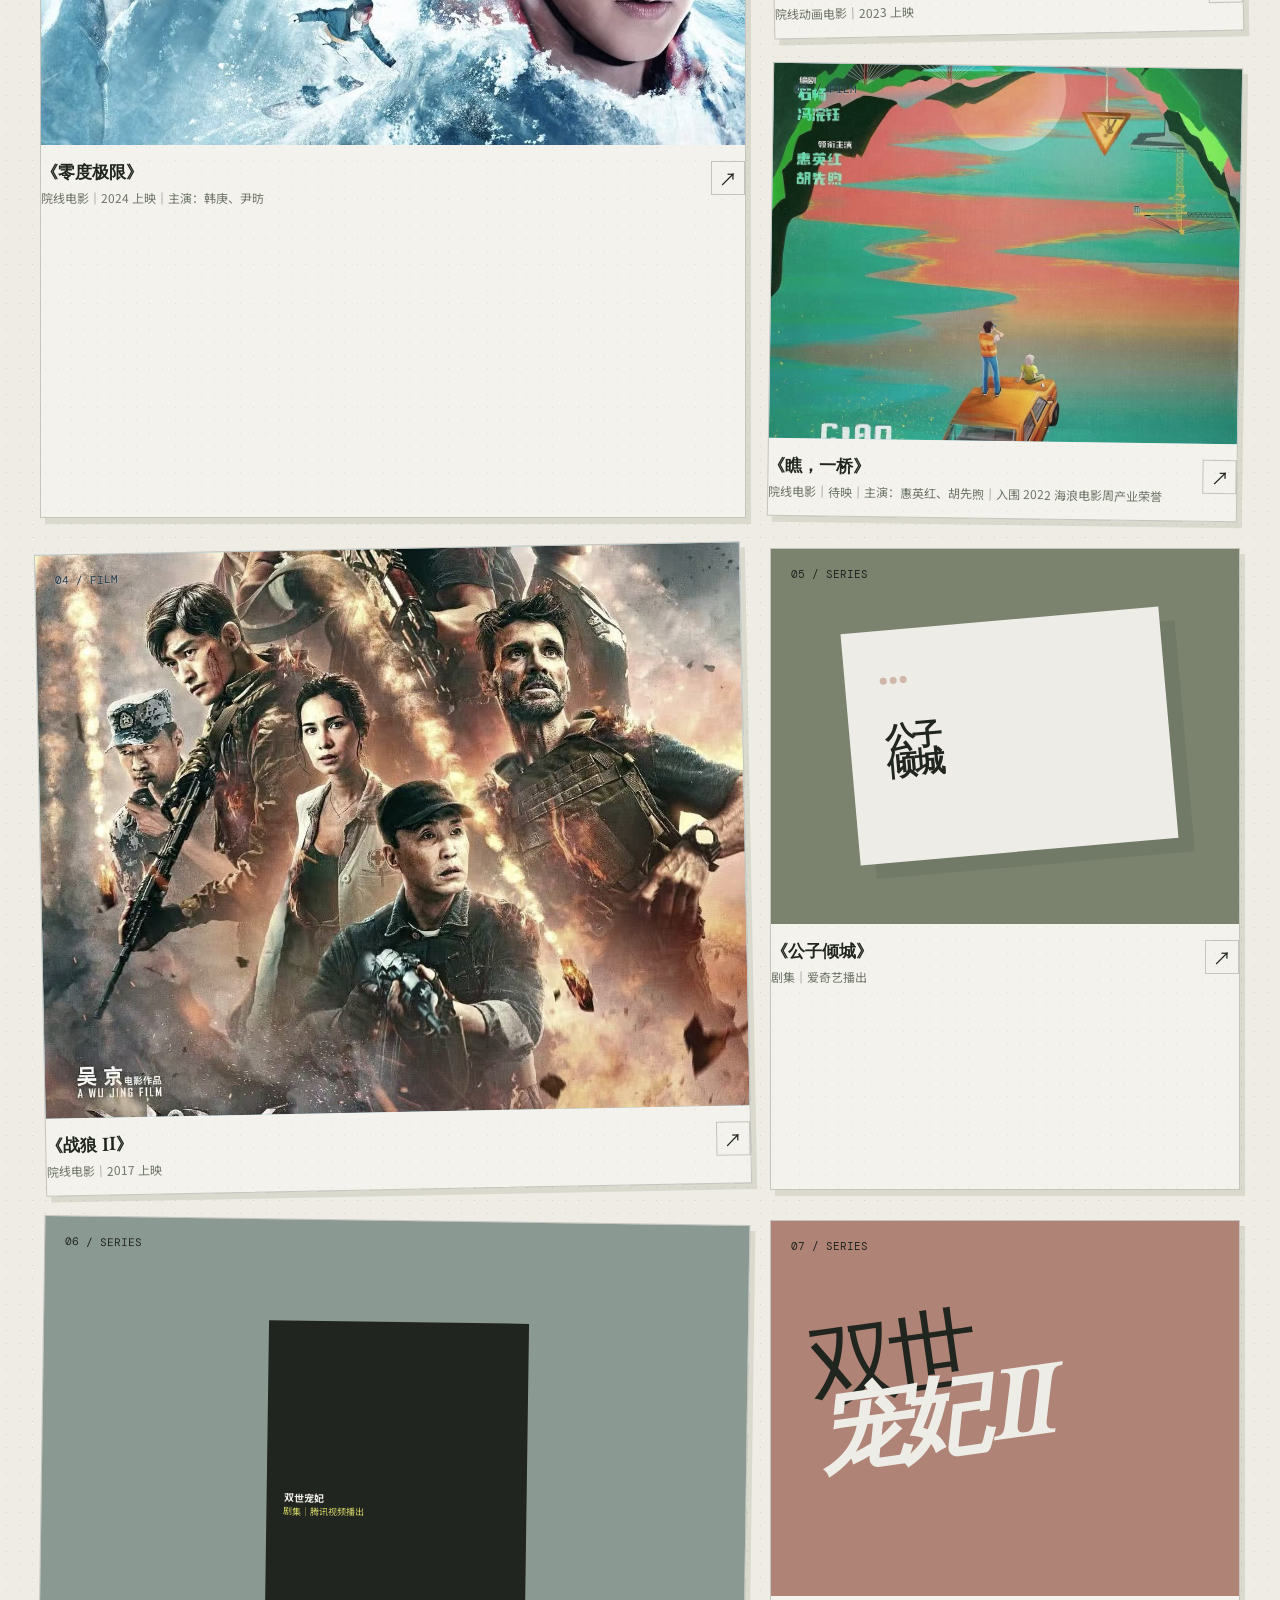
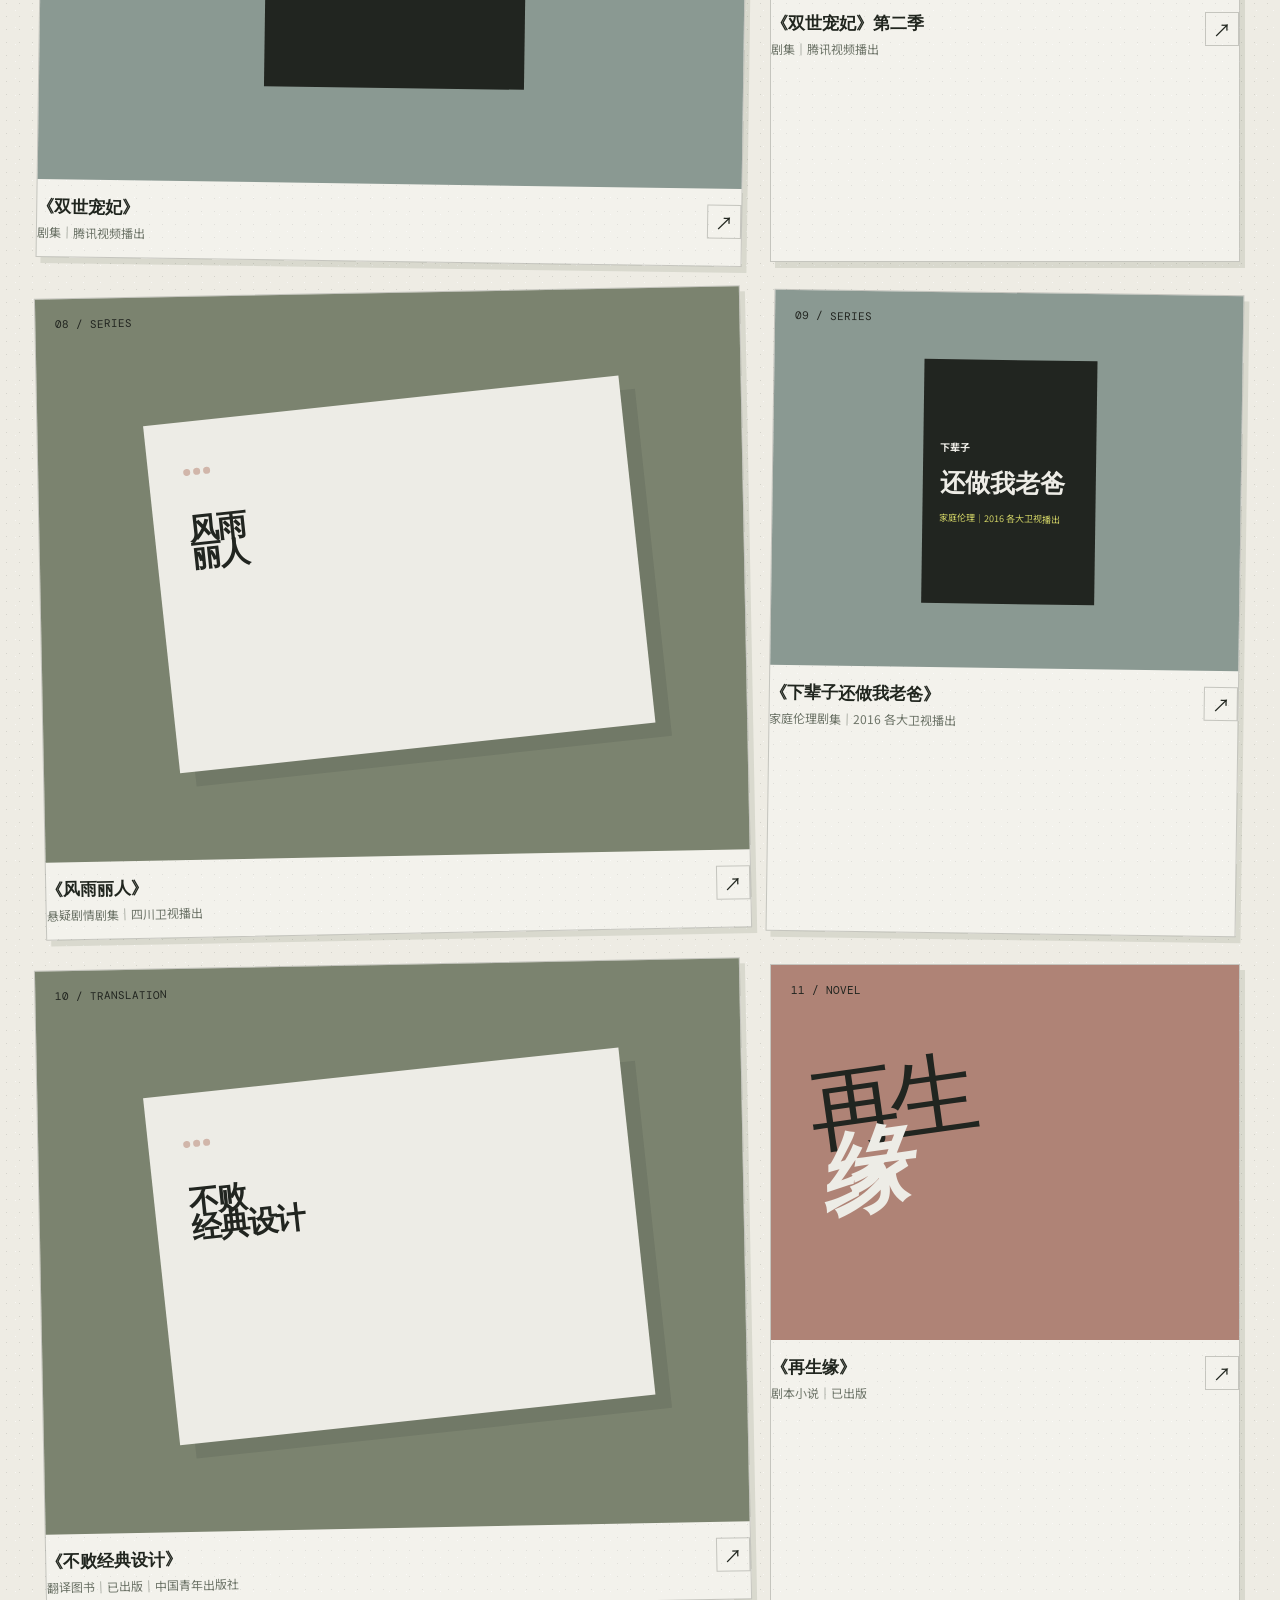
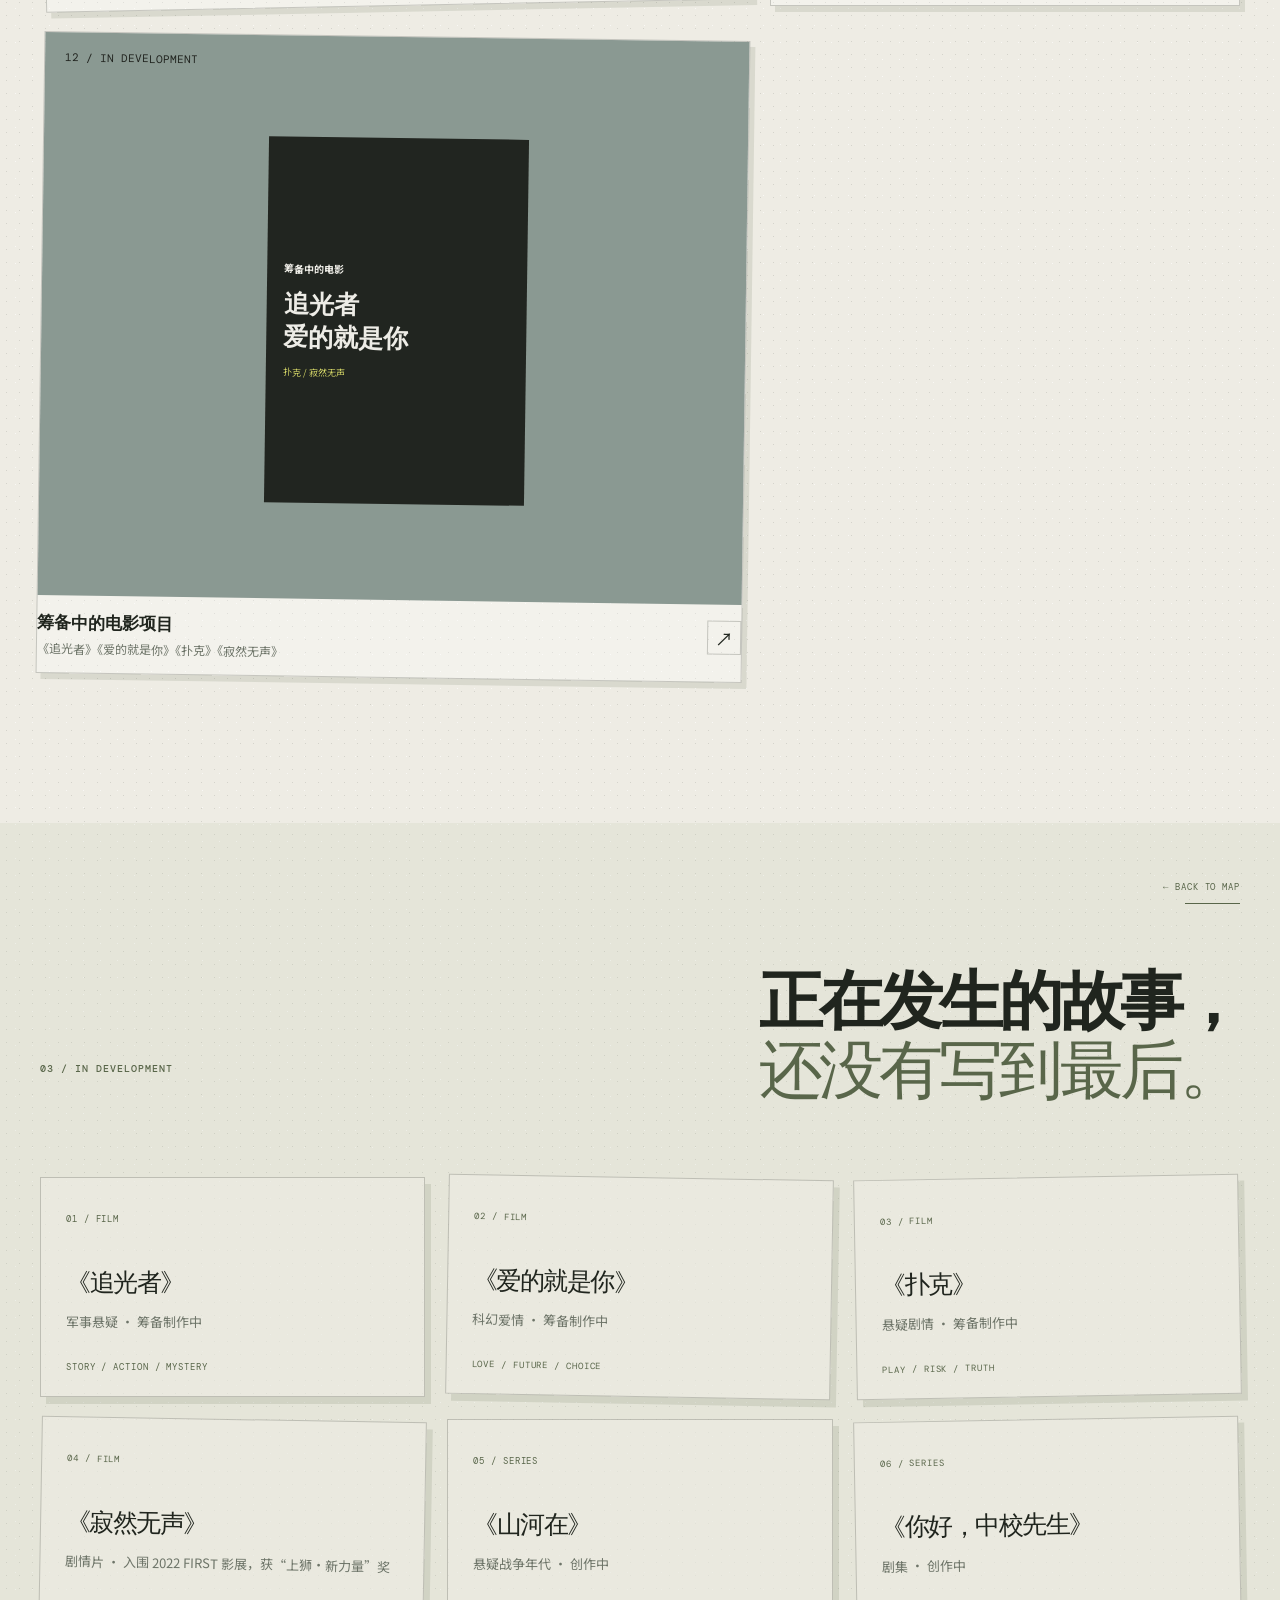
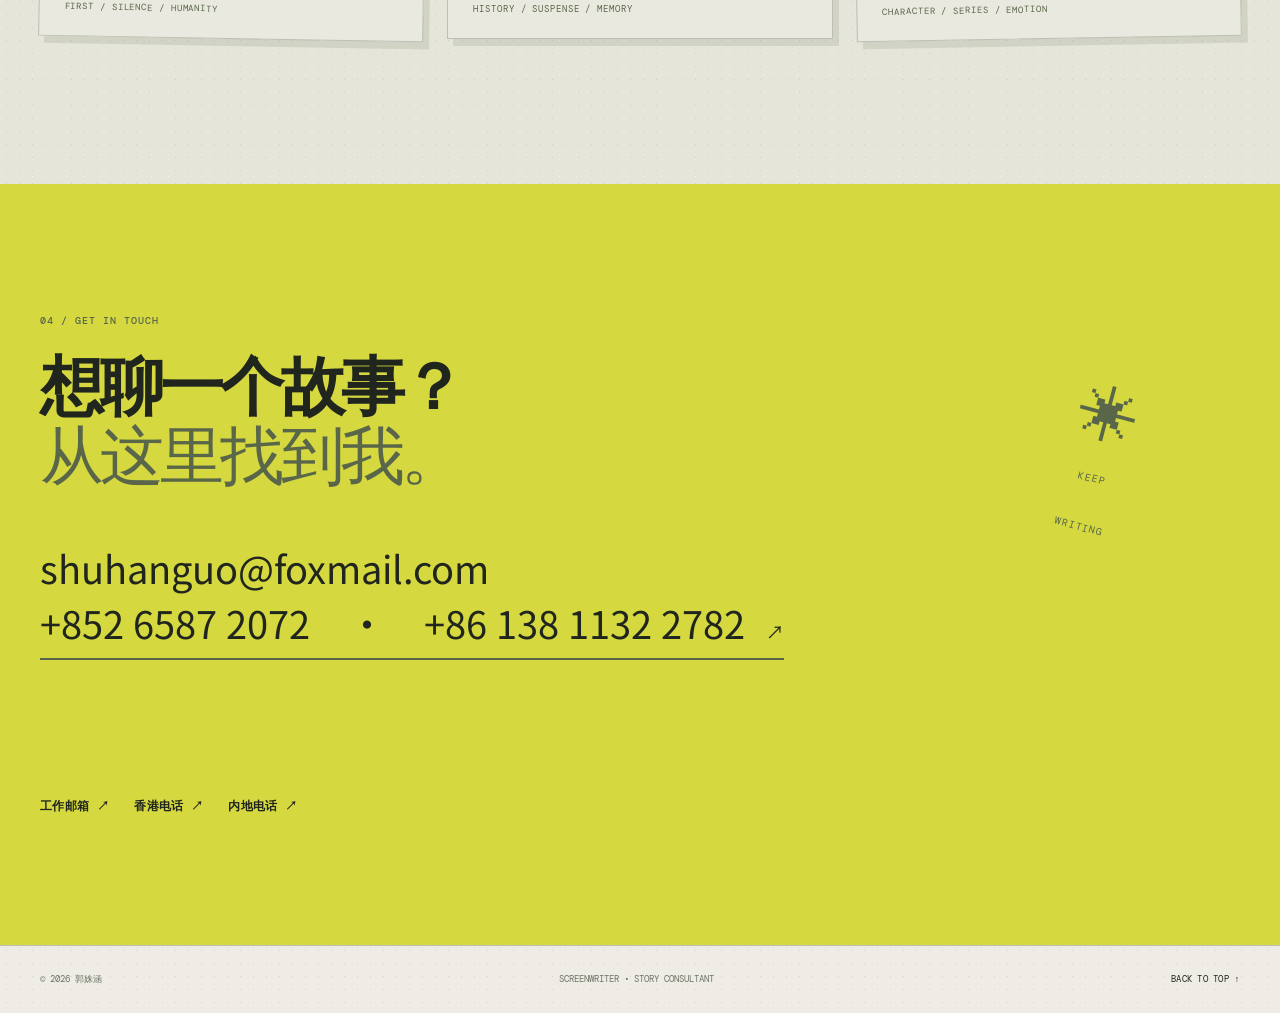
==== commit 1d33e262: "Add project poster artwork" ====
--- a/index.html
+++ b/index.html
@@ -77,6 +77,9 @@
         .project-card:nth-child(3n) { transform: rotate(.8deg); }
         .project-card:hover { transform: translateY(-7px) rotate(0); box-shadow: 8px 11px 0 rgba(89, 102, 74, .22); }
         .project-image { border-radius: 0; filter: saturate(.72); }
+        .project-image.poster-image { position: relative; overflow: hidden; background: #8ec8dd; }
+        .project-image.poster-image img { display: block; width: 100%; height: 100%; object-fit: cover; filter: saturate(.9) contrast(1.02); }
+        .project-image.poster-image > span { z-index: 1; color: #173d54; text-shadow: 0 1px 2px rgba(255,255,255,.45); }
         .image-green { background: #798468; }
         .image-red { background: #bd806e; }
         .image-blue { background: #869a91; }
@@ -236,7 +239,7 @@
             <a class="space-node node-contact" href="#contact"><span class="node-number">04</span><b>找到我</b><small>GET IN TOUCH</small><i>↗</i></a>
             <div class="map-thread thread-one"></div><div class="map-thread thread-two"></div><div class="map-dot"></div>
           </div>
-          <div class="portfolio-bottom reveal"><p>电影学硕士 / 编剧 / 内容策划 / 翻译</p><span>SELECT AN AREA TO ENTER</span><p>2003 — 至今</p></div>
+          <div class="portfolio-bottom reveal"><p>电影学硕士 / 编剧 / 内容策划 / 翻译</p><span>SELECT AN AREA TO ENTER</span></div>
         </section>
 
         <section class="marquee-band" aria-label="专业方向"><div class="marquee-track">SCREENWRITING <span>✳</span> STORY DEVELOPMENT <span>✳</span> FILM & TV <span>✳</span> SCREENWRITING <span>✳</span> STORY DEVELOPMENT <span>✳</span></div></section>
@@ -255,10 +258,10 @@
         <section class="content-section projects-section" id="projects">
           <div class="section-heading project-heading reveal"><div><p class="eyebrow">02 / SELECTED WORK</p><h2>故事的不同形状，<br /><em>都值得被认真写下。</em></h2></div><div class="filter-bar" role="group" aria-label="筛选项目"><button class="filter-button is-active" data-filter="all">全部</button><button class="filter-button" data-filter="film">电影</button><button class="filter-button" data-filter="series">剧集</button></div></div>
           <div class="project-grid">
-            <article class="project-card project-large reveal" data-category="film"><div class="project-image image-green"><span>01 / FILM</span><div class="mock-window"><i></i><i></i><i></i><strong>零度<br />极限</strong></div></div><div class="project-info"><div><h3>《零度极限》</h3><p>院线电影｜2024 上映｜主演：韩庚、尹昉</p></div><span class="arrow-button">↗</span></div></article>
-            <article class="project-card reveal reveal-delay" data-category="film"><div class="project-image image-red"><span>02 / ANIMATION</span><div class="type-poster">超级<br /><b>赛车</b></div></div><div class="project-info"><div><h3>《猪猪侠：超级赛车》</h3><p>院线动画电影｜2023 上映</p></div><span class="arrow-button">↗</span></div></article>
-            <article class="project-card reveal" data-category="film"><div class="project-image image-blue"><span>03 / FILM</span><div class="phone-mock"><b>瞧，一桥</b><strong>入围<br />产业荣誉</strong><small>待映｜主演：惠英红、胡先煦</small></div></div><div class="project-info"><div><h3>《瞧，一桥》</h3><p>院线电影｜待映｜入围 2022 海浪电影周产业荣誉</p></div><span class="arrow-button">↗</span></div></article>
-            <article class="project-card reveal reveal-delay" data-category="film"><div class="project-image image-red"><span>04 / FILM</span><div class="type-poster">战狼<br /><b>II</b></div></div><div class="project-info"><div><h3>《战狼 II》</h3><p>院线电影｜2017 上映</p></div><span class="arrow-button">↗</span></div></article>
+            <article class="project-card project-large reveal" data-category="film"><div class="project-image poster-image"><img src="微信图片_20260916130739_27_2.jpg" alt="电影《零度极限》海报" /><span>01 / FILM</span></div><div class="project-info"><div><h3>《零度极限》</h3><p>院线电影｜2024 上映｜主演：韩庚、尹昉</p></div><span class="arrow-button">↗</span></div></article>
+            <article class="project-card reveal reveal-delay" data-category="film"><div class="project-image poster-image"><img src="微信图片_20260916130740_28_2.jpg" alt="电影《猪猪侠：超级赛车》海报" /><span>02 / ANIMATION</span></div><div class="project-info"><div><h3>《猪猪侠：超级赛车》</h3><p>院线动画电影｜2023 上映</p></div><span class="arrow-button">↗</span></div></article>
+            <article class="project-card reveal" data-category="film"><div class="project-image poster-image"><img src="微信图片_20260916130741_29_2.jpg" alt="电影《瞧，一桥》海报" /><span>03 / FILM</span></div><div class="project-info"><div><h3>《瞧，一桥》</h3><p>院线电影｜待映｜主演：惠英红、胡先煦｜入围 2022 海浪电影周产业荣誉</p></div><span class="arrow-button">↗</span></div></article>
+            <article class="project-card reveal reveal-delay" data-category="film"><div class="project-image poster-image"><img src="ed8578a5838c39366330ce79e75427cd.jpg" alt="电影《战狼 II》海报" /><span>04 / FILM</span></div><div class="project-info"><div><h3>《战狼 II》</h3><p>院线电影｜2017 上映</p></div><span class="arrow-button">↗</span></div></article>
             <article class="project-card reveal" data-category="series"><div class="project-image image-green"><span>05 / SERIES</span><div class="mock-window"><i></i><i></i><i></i><strong>公子<br />倾城</strong></div></div><div class="project-info"><div><h3>《公子倾城》</h3><p>剧集｜爱奇艺播出</p></div><span class="arrow-button">↗</span></div></article>
             <article class="project-card reveal reveal-delay" data-category="series"><div class="project-image image-blue"><span>06 / SERIES</span><div class="phone-mock"><b>双世宠妃</b><small>剧集｜腾讯视频播出</small></div></div><div class="project-info"><div><h3>《双世宠妃》</h3><p>剧集｜腾讯视频播出</p></div><span class="arrow-button">↗</span></div></article>
             <article class="project-card reveal" data-category="series"><div class="project-image image-red"><span>07 / SERIES</span><div class="type-poster">双世<br /><b>宠妃 II</b></div></div><div class="project-info"><div><h3>《双世宠妃》第二季</h3><p>剧集｜腾讯视频播出</p></div><span class="arrow-button">↗</span></div></article>
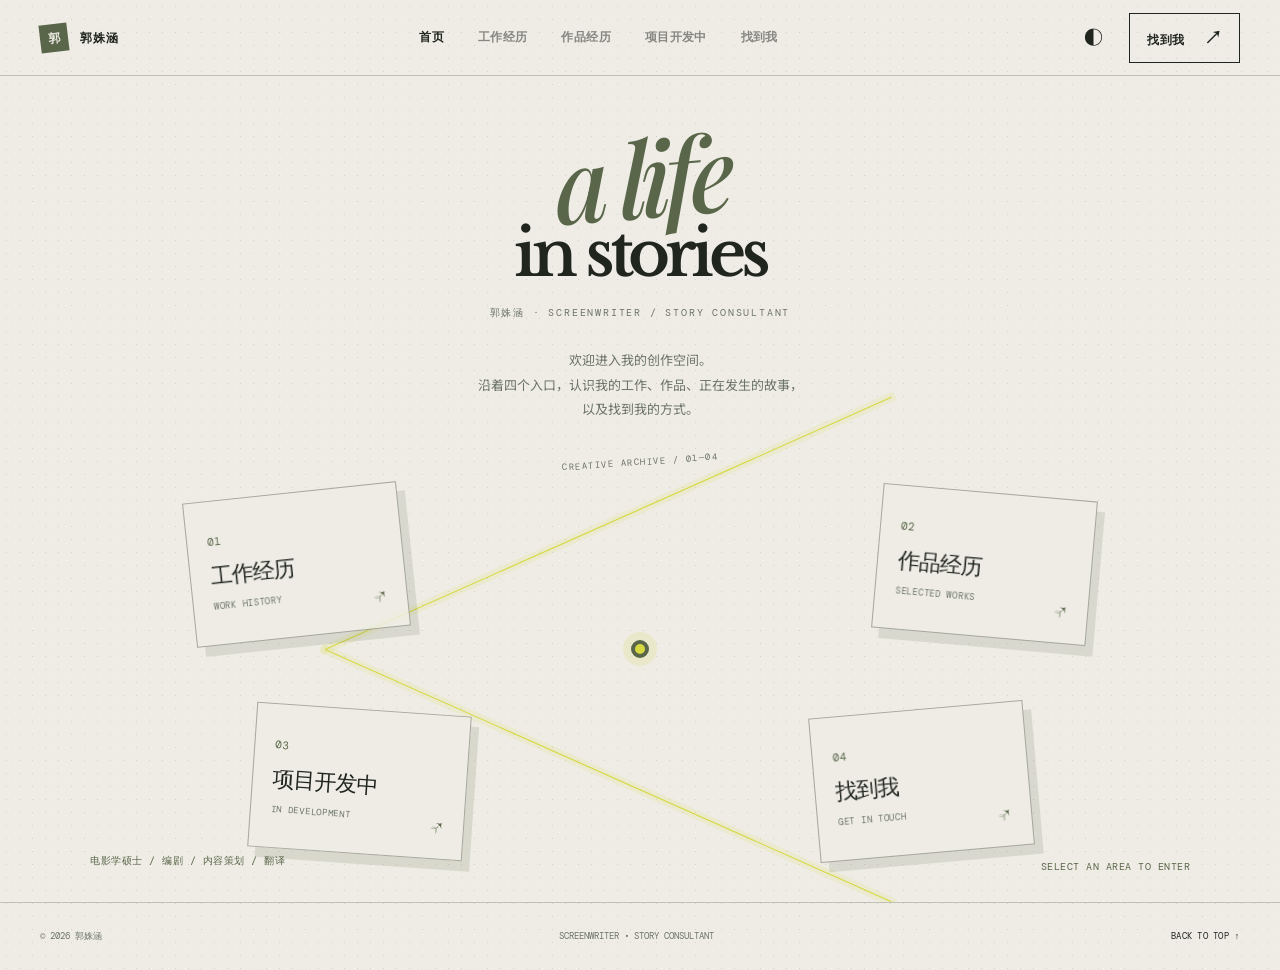
==== commit 80dc99f2: "Create portfolio detail pages" ====
--- a/index.html
+++ b/index.html
@@ -216,14 +216,14 @@
         <a class="brand" href="#home" aria-label="返回首页"><span>郭</span> 郭姝涵</a>
         <nav class="main-nav" aria-label="履历空间导航">
           <a class="nav-link is-active" href="#home">首页</a>
-          <a class="nav-link" href="#experience">工作经历</a>
-          <a class="nav-link" href="#projects">作品经历</a>
-          <a class="nav-link" href="#development">项目开发中</a>
-          <a class="nav-link" href="#contact">找到我</a>
+          <a class="nav-link" href="experience.html">工作经历</a>
+          <a class="nav-link" href="works.html">作品经历</a>
+          <a class="nav-link" href="development.html">项目开发中</a>
+          <a class="nav-link" href="contact.html">找到我</a>
         </nav>
         <div class="header-actions">
           <button class="icon-button theme-toggle" type="button" aria-label="切换主题" title="切换主题">◐</button>
-          <a class="header-contact" href="#contact">找到我 <span>↗</span></a>
+          <a class="header-contact" href="contact.html">找到我 <span>↗</span></a>
           <button class="menu-toggle" type="button" aria-label="打开菜单" aria-expanded="false">☰</button>
         </div>
       </header>
@@ -233,59 +233,15 @@
           <div class="portfolio-title reveal"><span class="script-word">a life</span><strong>in stories</strong><small>郭姝涵 · SCREENWRITER / STORY CONSULTANT</small></div>
           <p class="space-intro reveal">欢迎进入我的创作空间。<br />沿着四个入口，认识我的工作、作品、正在发生的故事，以及找到我的方式。</p>
           <div class="space-map reveal reveal-delay">
-            <a class="space-node node-work" href="#experience"><span class="node-number">01</span><b>工作经历</b><small>WORK HISTORY</small><i>↗</i></a>
-            <a class="space-node node-works" href="#projects"><span class="node-number">02</span><b>作品经历</b><small>SELECTED WORKS</small><i>↗</i></a>
-            <a class="space-node node-development" href="#development"><span class="node-number">03</span><b>项目开发中</b><small>IN DEVELOPMENT</small><i>↗</i></a>
-            <a class="space-node node-contact" href="#contact"><span class="node-number">04</span><b>找到我</b><small>GET IN TOUCH</small><i>↗</i></a>
+            <a class="space-node node-work" href="experience.html"><span class="node-number">01</span><b>工作经历</b><small>WORK HISTORY</small><i>↗</i></a>
+            <a class="space-node node-works" href="works.html"><span class="node-number">02</span><b>作品经历</b><small>SELECTED WORKS</small><i>↗</i></a>
+            <a class="space-node node-development" href="development.html"><span class="node-number">03</span><b>项目开发中</b><small>IN DEVELOPMENT</small><i>↗</i></a>
+            <a class="space-node node-contact" href="contact.html"><span class="node-number">04</span><b>找到我</b><small>GET IN TOUCH</small><i>↗</i></a>
             <div class="map-thread thread-one"></div><div class="map-thread thread-two"></div><div class="map-dot"></div>
           </div>
           <div class="portfolio-bottom reveal"><p>电影学硕士 / 编剧 / 内容策划 / 翻译</p><span>SELECT AN AREA TO ENTER</span></div>
         </section>
 
-        <section class="marquee-band" aria-label="专业方向"><div class="marquee-track">SCREENWRITING <span>✳</span> STORY DEVELOPMENT <span>✳</span> FILM & TV <span>✳</span> SCREENWRITING <span>✳</span> STORY DEVELOPMENT <span>✳</span></div></section>
-
-        <section class="content-section experience-section" id="experience">
-          <div class="section-heading reveal"><p class="eyebrow">01 / EXPERIENCE</p><h2>十余年与故事相处，<br /><em>从纪录片走向大银幕。</em></h2></div>
-          <div class="timeline">
-            <article class="timeline-item reveal"><div class="timeline-year">2015 — 2025</div><div><h3>内容创意策划总监 <span>@ 嘲风影业（北京）</span></h3><p>负责影视项目的内容创意、策划开发与剧本统筹，推动电影及剧集项目从创意、文本走向制作。</p><div class="tag-row"><span>内容策划</span><span>项目开发</span><span>剧本统筹</span></div></div></article>
-            <article class="timeline-item reveal"><div class="timeline-year">2020 — 2023</div><div><h3>内容策划 <span>@ 腾讯影业</span></h3><p>参与电影与剧集项目的内容策划和开发，积累类型项目、商业影视及长篇叙事的创作经验。</p><div class="tag-row"><span>电影开发</span><span>剧集策划</span><span>故事创作</span></div></div></article>
-            <article class="timeline-item reveal"><div class="timeline-year">2009 — 2015</div><div><h3>编剧 / 剧本编审 <span>@ 华谊兄弟电视剧事业部</span></h3><p>先后从事剧本编审、文案策划与纪录片编导工作，参与《双世宠妃》《公子倾城》等剧集项目及多项影视制作。</p><div class="tag-row"><span>剧本编审</span><span>文案策划</span><span>纪录片编导</span></div></div></article>
-            <article class="timeline-item reveal"><div class="timeline-year">2003 — 2009</div><div><h3>电视纪录片编导 / 双语制片 <span>@ 能量影视传播等</span></h3><p>参与《奥林匹克之路——张宁》及荷兰 AVRO、TROS 电视台中国拍摄项目，负责策划执行、制片协调与跟组翻译。</p><div class="tag-row"><span>纪录片</span><span>双语制片</span><span>海外联络</span></div></div></article>
-            <article class="timeline-item reveal"><div class="timeline-year">EDUCATION</div><div><h3>电影学硕士 / 艺术科技与商业硕士在读</h3><p>岭南大学商学院艺术科技与商业硕士在读；北京电影学院电影学系中外电影比较文学硕士；山东财经大学金融系国际金融专业学士。</p><div class="tag-row"><span>岭南大学</span><span>北京电影学院</span><span>山东财经大学</span></div></div></article>
-          </div>
-        </section>
-
-        <section class="content-section projects-section" id="projects">
-          <div class="section-heading project-heading reveal"><div><p class="eyebrow">02 / SELECTED WORK</p><h2>故事的不同形状，<br /><em>都值得被认真写下。</em></h2></div><div class="filter-bar" role="group" aria-label="筛选项目"><button class="filter-button is-active" data-filter="all">全部</button><button class="filter-button" data-filter="film">电影</button><button class="filter-button" data-filter="series">剧集</button></div></div>
-          <div class="project-grid">
-            <article class="project-card project-large reveal" data-category="film"><div class="project-image poster-image"><img src="微信图片_20260916130739_27_2.jpg" alt="电影《零度极限》海报" /><span>01 / FILM</span></div><div class="project-info"><div><h3>《零度极限》</h3><p>院线电影｜2024 上映｜主演：韩庚、尹昉</p></div><span class="arrow-button">↗</span></div></article>
-            <article class="project-card reveal reveal-delay" data-category="film"><div class="project-image poster-image"><img src="微信图片_20260916130740_28_2.jpg" alt="电影《猪猪侠：超级赛车》海报" /><span>02 / ANIMATION</span></div><div class="project-info"><div><h3>《猪猪侠：超级赛车》</h3><p>院线动画电影｜2023 上映</p></div><span class="arrow-button">↗</span></div></article>
-            <article class="project-card reveal" data-category="film"><div class="project-image poster-image"><img src="微信图片_20260916130741_29_2.jpg" alt="电影《瞧，一桥》海报" /><span>03 / FILM</span></div><div class="project-info"><div><h3>《瞧，一桥》</h3><p>院线电影｜待映｜主演：惠英红、胡先煦｜入围 2022 海浪电影周产业荣誉</p></div><span class="arrow-button">↗</span></div></article>
-            <article class="project-card reveal reveal-delay" data-category="film"><div class="project-image poster-image"><img src="ed8578a5838c39366330ce79e75427cd.jpg" alt="电影《战狼 II》海报" /><span>04 / FILM</span></div><div class="project-info"><div><h3>《战狼 II》</h3><p>院线电影｜2017 上映</p></div><span class="arrow-button">↗</span></div></article>
-            <article class="project-card reveal" data-category="series"><div class="project-image image-green"><span>05 / SERIES</span><div class="mock-window"><i></i><i></i><i></i><strong>公子<br />倾城</strong></div></div><div class="project-info"><div><h3>《公子倾城》</h3><p>剧集｜爱奇艺播出</p></div><span class="arrow-button">↗</span></div></article>
-            <article class="project-card reveal reveal-delay" data-category="series"><div class="project-image image-blue"><span>06 / SERIES</span><div class="phone-mock"><b>双世宠妃</b><small>剧集｜腾讯视频播出</small></div></div><div class="project-info"><div><h3>《双世宠妃》</h3><p>剧集｜腾讯视频播出</p></div><span class="arrow-button">↗</span></div></article>
-            <article class="project-card reveal" data-category="series"><div class="project-image image-red"><span>07 / SERIES</span><div class="type-poster">双世<br /><b>宠妃 II</b></div></div><div class="project-info"><div><h3>《双世宠妃》第二季</h3><p>剧集｜腾讯视频播出</p></div><span class="arrow-button">↗</span></div></article>
-            <article class="project-card reveal reveal-delay" data-category="series"><div class="project-image image-green"><span>08 / SERIES</span><div class="mock-window"><i></i><i></i><i></i><strong>风雨<br />丽人</strong></div></div><div class="project-info"><div><h3>《风雨丽人》</h3><p>悬疑剧情剧集｜四川卫视播出</p></div><span class="arrow-button">↗</span></div></article>
-            <article class="project-card reveal" data-category="series"><div class="project-image image-blue"><span>09 / SERIES</span><div class="phone-mock"><b>下辈子</b><strong>还做我老爸</strong><small>家庭伦理｜2016 各大卫视播出</small></div></div><div class="project-info"><div><h3>《下辈子还做我老爸》</h3><p>家庭伦理剧集｜2016 各大卫视播出</p></div><span class="arrow-button">↗</span></div></article>
-            <article class="project-card reveal reveal-delay" data-category="all"><div class="project-image image-green"><span>10 / TRANSLATION</span><div class="mock-window"><i></i><i></i><i></i><strong>不败<br />经典设计</strong></div></div><div class="project-info"><div><h3>《不败经典设计》</h3><p>翻译图书｜已出版｜中国青年出版社</p></div><span class="arrow-button">↗</span></div></article>
-            <article class="project-card reveal" data-category="all"><div class="project-image image-red"><span>11 / NOVEL</span><div class="type-poster">再生<br /><b>缘</b></div></div><div class="project-info"><div><h3>《再生缘》</h3><p>剧本小说｜已出版</p></div><span class="arrow-button">↗</span></div></article>
-            <article class="project-card reveal reveal-delay" data-category="film"><div class="project-image image-blue"><span>12 / IN DEVELOPMENT</span><div class="phone-mock"><b>筹备中的电影</b><strong>追光者<br />爱的就是你</strong><small>扑克 / 寂然无声</small></div></div><div class="project-info"><div><h3>筹备中的电影项目</h3><p>《追光者》《爱的就是你》《扑克》《寂然无声》</p></div><span class="arrow-button">↗</span></div></article>
-          </div>
-        </section>
-
-        <section class="content-section development-section" id="development">
-          <div class="section-heading reveal"><p class="eyebrow">03 / IN DEVELOPMENT</p><h2>正在发生的故事，<br /><em>还没有写到最后。</em></h2></div>
-          <div class="development-grid">
-            <article class="development-card reveal"><span>01 / FILM</span><h3>《追光者》</h3><p>军事悬疑 · 筹备制作中</p><b>STORY / ACTION / MYSTERY</b></article>
-            <article class="development-card reveal reveal-delay"><span>02 / FILM</span><h3>《爱的就是你》</h3><p>科幻爱情 · 筹备制作中</p><b>LOVE / FUTURE / CHOICE</b></article>
-            <article class="development-card reveal"><span>03 / FILM</span><h3>《扑克》</h3><p>悬疑剧情 · 筹备制作中</p><b>PLAY / RISK / TRUTH</b></article>
-            <article class="development-card reveal reveal-delay"><span>04 / FILM</span><h3>《寂然无声》</h3><p>剧情片 · 入围 2022 FIRST 影展，获“上狮·新力量”奖</p><b>FIRST / SILENCE / HUMANITY</b></article>
-            <article class="development-card reveal"><span>05 / SERIES</span><h3>《山河在》</h3><p>悬疑战争年代 · 创作中</p><b>HISTORY / SUSPENSE / MEMORY</b></article>
-            <article class="development-card reveal reveal-delay"><span>06 / SERIES</span><h3>《你好，中校先生》</h3><p>剧集 · 创作中</p><b>CHARACTER / SERIES / EMOTION</b></article>
-          </div>
-        </section>
-
-        <section class="contact-section" id="contact"><div class="contact-inner reveal"><p class="eyebrow">04 / GET IN TOUCH</p><h2>想聊一个故事？<br /><em>从这里找到我。</em></h2><p class="contact-email"><a href="mailto:shuhanguo@foxmail.com">shuhanguo@foxmail.com</a><br />+852 6587 2072　·　+86 138 1132 2782 <span>↗</span></p><div class="social-links"><a href="mailto:shuhanguo@foxmail.com">工作邮箱 ↗</a><a href="tel:+85265872072">香港电话 ↗</a><a href="tel:+8613811322782">内地电话 ↗</a></div></div><div class="contact-stamp">✳<br /><small>KEEP<br />WRITING</small></div></section>
       </main>
       <footer class="site-footer"><span>© 2026 郭姝涵</span><span>SCREENWRITER <b>·</b> STORY CONSULTANT</span><a href="#top">BACK TO TOP ↑</a></footer>
     </div>
